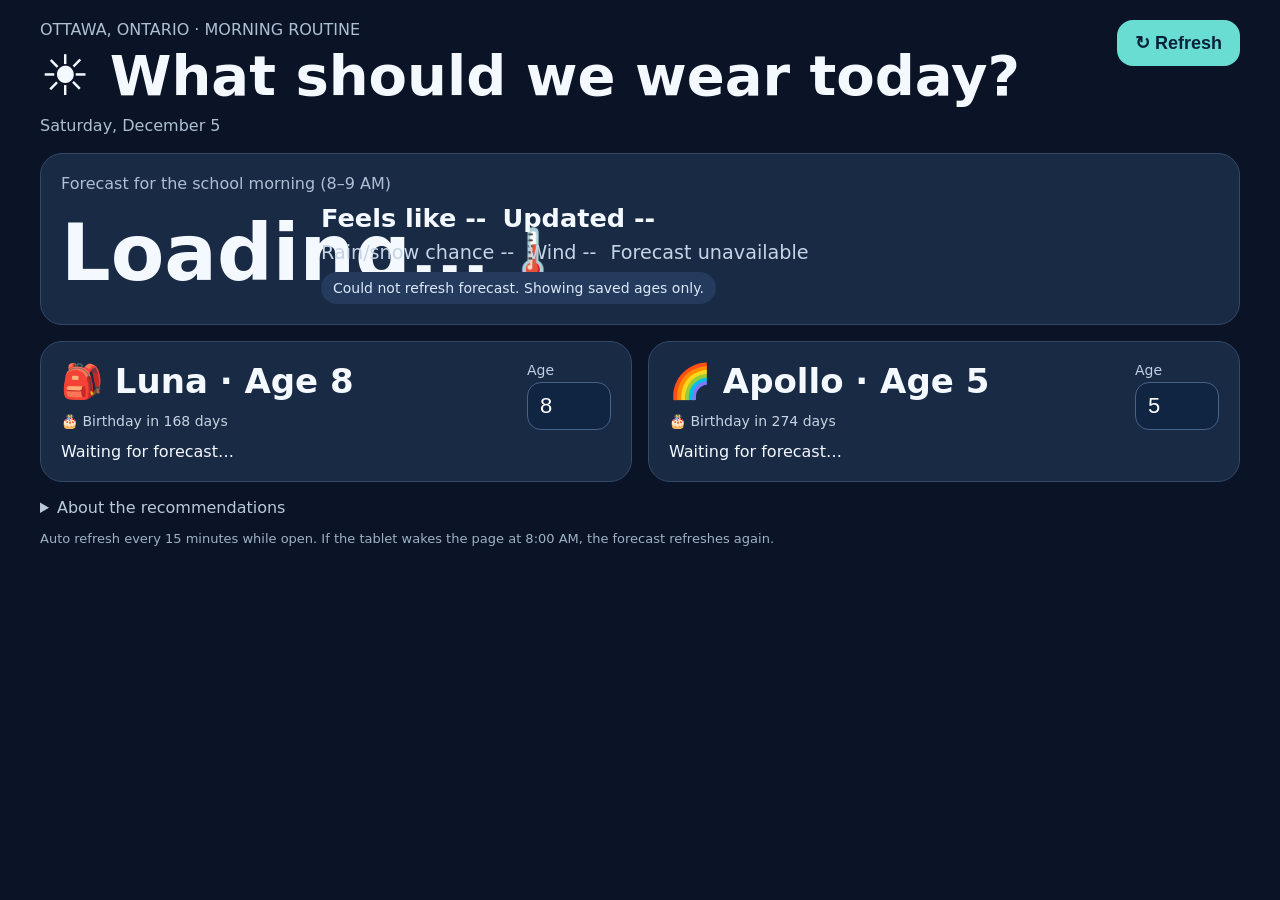
==== kids-weather-panel/index.html @ b4c5deae "Refactor HTML structure and enhance styles Updated styling and layout for improved user experience a" ====
<!DOCTYPE html>
<html lang="en">
<head>
  <meta charset="utf-8">
  <meta name="viewport" content="width=device-width, initial-scale=1">
  <meta name="theme-color" content="#101b31">
  <title>Kids Morning Weather</title>
  <style>
    :root{
      font-family: system-ui,-apple-system,Arial,sans-serif;
      color:#f4f8ff;
      background:#0a1426;
    }
    *{box-sizing:border-box}
    body{
      margin:0;
      padding:20px;
      background:#0a1426;
      color:#f4f8ff;
    }
    main{
      max-width:1200px;
      margin:auto;
    }
    header{
      display:flex;
      justify-content:space-between;
      gap:14px;
      align-items:flex-start;
      flex-wrap:wrap;
    }
    h1{
      font-size:clamp(30px,5vw,56px);
      margin:8px 0 10px;
      line-height:1.05;
    }
    .muted{color:#aebfd4}
    .hero,.kid{
      border-radius:22px;
      padding:20px;
      background:#182a44;
      border:1px solid #344866;
    }
    .hero{margin:18px 0 16px}
    .heroGrid{
      display:grid;
      grid-template-columns: 240px 1fr;
      gap:20px;
      align-items:center;
    }
    .tempBlock{
      display:flex;
      align-items:center;
      gap:14px;
    }
    .big{
      font-size:clamp(48px,7vw,78px);
      font-weight:800;
      line-height:1;
    }
    .tempIcon{
      font-size:48px;
      line-height:1;
    }
    .rightMeta{
      display:flex;
      flex-direction:column;
      gap:8px;
      min-width:0;
    }
    .metaTop{
      display:flex;
      flex-wrap:wrap;
      gap:16px;
      align-items:center;
      font-size:clamp(18px,2vw,26px);
      font-weight:700;
    }
    .metaBottom{
      display:flex;
      flex-wrap:wrap;
      gap:14px;
      align-items:center;
      font-size:clamp(15px,1.5vw,20px);
      color:#c6d4e5;
    }
    .pill{
      display:inline-flex;
      align-items:center;
      gap:8px;
      padding:8px 12px;
      border-radius:999px;
      background:#243b5e;
      color:#dce9f8;
      font-size:14px;
      width:max-content;
    }
    #refresh{
      border:0;
      background:#69ddd1;
      color:#08213b;
      padding:12px 18px;
      border-radius:16px;
      font-size:18px;
      font-weight:700;
      cursor:pointer;
    }
    .grid{
      display:grid;
      grid-template-columns:1fr 1fr;
      gap:16px;
    }
    .kid h2{
      margin:0 0 6px;
      font-size:clamp(22px,3vw,34px);
      line-height:1.15;
    }
    .kidTop{
      display:flex;
      align-items:flex-start;
      justify-content:space-between;
      gap:12px;
      flex-wrap:wrap;
      margin-bottom:10px;
    }
    .kidMeta{
      display:flex;
      flex-direction:column;
      gap:6px;
    }
    .birthday{
      color:#c7d4e2;
      font-size:14px;
    }
    .label{
      display:block;
      font-size:14px;
      color:#bfd0e2;
      margin-bottom:4px;
    }
    .ageInput{
      width:84px;
      padding:10px 12px;
      border-radius:14px;
      border:1px solid #46638a;
      background:#102541;
      color:#fff;
      font-size:22px;
    }
    .outfit{
      display:grid;
      grid-template-columns:1fr 1fr;
      gap:10px;
      margin-top:12px;
    }
    .item{
      background:#2a4568;
      border-radius:14px;
      padding:12px 14px;
      font-size:18px;
      line-height:1.25;
      min-height:58px;
      display:flex;
      align-items:center;
    }
    details{
      margin-top:16px;
      color:#b9c9db;
    }
    footer{
      margin-top:14px;
      color:#9eb1c7;
      font-size:13px;
    }
    @media (max-width: 900px){
      .heroGrid{grid-template-columns:1fr}
      .grid{grid-template-columns:1fr}
    }
    @media (max-width: 640px){
      .outfit{grid-template-columns:1fr}
      .metaTop,.metaBottom{gap:10px}
      .tempBlock{flex-wrap:wrap}
    }
  </style>
</head>
<body>
  <main>
    <header>
      <div>
        <div class="muted">OTTAWA, ONTARIO · MORNING ROUTINE</div>
        <h1>☀️ What should we wear today?</h1>
        <div class="muted" id="date">Getting today's forecast…</div>
      </div>
      <button id="refresh">↻ Refresh</button>
    </header>

    <section class="hero" aria-live="polite">
      <div class="muted" style="margin-bottom:10px;">Forecast for the school morning (8–9 AM)</div>
      <div class="heroGrid">
        <div class="tempBlock">
          <div class="big" id="weather">Loading…</div>
          <div class="tempIcon" id="weatherIcon">🌡️</div>
        </div>
        <div class="rightMeta">
          <div class="metaTop">
            <div id="feelsLike">Feels like --</div>
            <div id="updated">Updated --</div>
          </div>
          <div class="metaBottom">
            <div id="rainChance">Rain/snow chance --</div>
            <div id="windInfo">Wind --</div>
            <div id="summary">Checking forecast…</div>
          </div>
          <div id="status" class="pill">Checking live Ottawa forecast…</div>
        </div>
      </div>
    </section>

    <section class="grid">
      <article class="kid">
        <div class="kidTop">
          <div class="kidMeta">
            <h2 id="name1">🎒 Luna · Age 8</h2>
            <div class="birthday" id="birthday1">Birthday in -- days</div>
          </div>
          <div>
            <label class="label" for="age1">Age</label>
            <input class="ageInput" type="number" min="1" max="17" id="age1" value="8">
          </div>
        </div>
        <div id="outfit1" class="outfit">Waiting for forecast…</div>
      </article>

      <article class="kid">
        <div class="kidTop">
          <div class="kidMeta">
            <h2 id="name2">🌈 Apollo · Age 5</h2>
            <div class="birthday" id="birthday2">Birthday in -- days</div>
          </div>
          <div>
            <label class="label" for="age2">Age</label>
            <input class="ageInput" type="number" min="1" max="17" id="age2" value="5">
          </div>
        </div>
        <div id="outfit2" class="outfit">Waiting for forecast…</div>
      </article>
    </section>

    <details>
      <summary>About the recommendations</summary>
      <p>Suggestions use Ottawa's school-morning forecast (8–9 AM), especially feels-like temperature, precipitation chance, wind, and general weather conditions. They are practical layering suggestions, not medical or safety advice.</p>
      <p>Age settings are saved only on this device. Weather data comes from Open-Meteo.</p>
    </details>

    <footer>
      Auto refresh every 15 minutes while open. If the tablet wakes the page at 8:00 AM, the forecast refreshes again.
    </footer>
  </main>

  <script>
    'use strict';

    const LAT = 45.4215;
    const LON = -75.6972;
    const TZ = 'America/Toronto';

    const kids = [
      { id: 1, name: 'Luna', emoji: '🎒', birth: '2018-05-22', defaultAge: 8 },
      { id: 2, name: 'Apollo', emoji: '🌈', birth: '2021-09-05', defaultAge: 5 }
    ];

    const $ = (id) => document.getElementById(id);

    const dateFmt = new Intl.DateTimeFormat('en-CA', {
      timeZone: TZ,
      year: 'numeric',
      month: '2-digit',
      day: '2-digit'
    });

    function dateParts(d){
      const parts = Object.fromEntries(
        dateFmt.formatToParts(d)
          .filter(x => x.type !== 'literal')
          .map(x => [x.type, x.value])
      );
      return `${parts.year}-${parts.month}-${parts.day}`;
    }

    function formatLongDate(d){
      return new Intl.DateTimeFormat('en-CA', {
        weekday:'long',
        month:'long',
        day:'numeric',
        timeZone: TZ
      }).format(d);
    }

    function formatShortTime(d){
      return new Intl.DateTimeFormat('en-CA', {
        hour:'numeric',
        minute:'2-digit',
        timeZone: TZ
      }).format(d);
    }

    function ageFromBirthday(birthStr){
      const now = new Date();
      const today = new Date(now.toLocaleString('en-US', { timeZone: TZ }));
      const birth = new Date(`${birthStr}T00:00:00`);
      let age = today.getFullYear() - birth.getFullYear();
      const hasHadBirthday =
        (today.getMonth() > birth.getMonth()) ||
        (today.getMonth() === birth.getMonth() && today.getDate() >= birth.getDate());
      if (!hasHadBirthday) age--;
      return age;
    }

    function daysUntilBirthday(birthStr){
      const now = new Date();
      const today = new Date(now.toLocaleString('en-US', { timeZone: TZ }));
      const birth = new Date(`${birthStr}T00:00:00`);
      let next = new Date(today.getFullYear(), birth.getMonth(), birth.getDate());
      if (next < new Date(today.getFullYear(), today.getMonth(), today.getDate())) {
        next = new Date(today.getFullYear() + 1, birth.getMonth(), birth.getDate());
      }
      const start = new Date(today.getFullYear(), today.getMonth(), today.getDate());
      const diff = Math.round((next - start) / (1000 * 60 * 60 * 24));
      return diff;
    }

    function weatherSummary(code){
      const map = {
        0: 'Clear',
        1: 'Mostly clear',
        2: 'Partly cloudy',
        3: 'Cloudy',
        45: 'Foggy',
        48: 'Foggy',
        51: 'Light drizzle',
        53: 'Drizzle',
        55: 'Heavy drizzle',
        56: 'Freezing drizzle',
        57: 'Freezing drizzle',
        61: 'Light rain',
        63: 'Rain',
        65: 'Heavy rain',
        66: 'Freezing rain',
        67: 'Freezing rain',
        71: 'Light snow',
        73: 'Snow',
        75: 'Heavy snow',
        77: 'Snow grains',
        80: 'Rain showers',
        81: 'Rain showers',
        82: 'Heavy rain showers',
        85: 'Snow showers',
        86: 'Heavy snow showers',
        95: 'Thunderstorm',
        96: 'Thunderstorm / hail',
        99: 'Thunderstorm / hail'
      };
      return map[code] || 'Weather';
    }

    function weatherIcon(code){
      if ([71,73,75,77,85,86].includes(code)) return '❄️';
      if ([61,63,65,80,81,82,51,53,55,56,57,66,67].includes(code)) return '🌧️';
      if ([95,96,99].includes(code)) return '⛈️';
      if ([45,48].includes(code)) return '🌫️';
      if ([1,2,3].includes(code)) return '⛅';
      if (code === 0) return '☀️';
      return '🌡️';
    }

    function recommendations(feels, rain, wind, code, age){
      const snowing = [71,73,75,77,85,86].includes(code);
      let items = [];

      if (feels <= -15) {
        items = [
          '🧦 Thermal base layer',
          '👕 Warm fleece or sweater',
          '🧥 Insulated winter coat',
          '👖 Snow pants / insulated pants',
          '🥾 Insulated winter boots',
          '🧤 Warm mittens',
          '🧢 Warm hat',
          '🧣 Neck warmer'
        ];
      } else if (feels <= -5) {
        items = [
          '👕 Long-sleeve base layer',
          '🧶 Warm sweater or fleece',
          '🧥 Winter coat',
          '👖 Warm pants',
          '🥾 Warm waterproof boots',
          '🧤 Mittens',
          '🧢 Warm hat'
        ];
      } else if (feels <= 3) {
        items = [
          '👕 Long sleeves',
          '🧶 Sweater or fleece',
          '🧥 Warm jacket',
          '👖 Long pants',
          '👟 Closed shoes or boots',
          '🧢 Light hat if needed'
        ];
      } else if (feels <= 10) {
        items = [
          '👕 Long sleeves or tee',
          '🧥 Light jacket or hoodie',
          '👖 Long pants',
          '👟 Sneakers',
          '🧢 Optional light hat'
        ];
      } else if (feels <= 18) {
        items = [
          '👕 T-shirt',
          '🧥 Hoodie or light layer',
          '👖 Pants or leggings',
          '👟 Sneakers'
        ];
      } else {
        items = [
          '👕 T-shirt',
          '🩳 Shorts or light pants',
          '👟 Sneakers or sandals',
          '🧴 Sunscreen / hat if sunny'
        ];
      }

      if (rain >= 40 || [61,63,65,80,81,82].includes(code)) {
        items.push('☔ Rain jacket');
        items.push('👢 Waterproof shoes / boots');
      }

      if (snowing) {
        items.push('❄️ Snow-ready outer layer');
      }

      if (wind >= 25) {
        items.push('🌬️ Wind-resistant outer layer');
      }

      if (age <= 4 && feels <= 5) {
        items.push('🧣 Extra layer for younger child');
      }

      return [...new Set(items)];
    }

    let forecastData = null;

    function renderBirthdays(){
      kids.forEach(kid => {
        const countdown = daysUntilBirthday(kid.birth);
        const computedAge = ageFromBirthday(kid.birth);
        const ageInput = $('age' + kid.id);

        if (!ageInput.dataset.userEdited) {
          ageInput.value = computedAge;
        }

        $('name' + kid.id).textContent = `${kid.emoji} ${kid.name} · Age ${ageInput.value}`;
        $('birthday' + kid.id).textContent =
          countdown === 0 ? '🎂 Birthday is today!' : `🎂 Birthday in ${countdown} day${countdown === 1 ? '' : 's'}`;
      });
    }

    function renderOutfits(){
      if (!forecastData) return;

      kids.forEach(kid => {
        const age = Math.max(1, Math.min(17, Number($('age' + kid.id).value) || kid.defaultAge));
        $('name' + kid.id).textContent = `${kid.emoji} ${kid.name} · Age ${age}`;

        const items = recommendations(
          forecastData.feels,
          forecastData.rain,
          forecastData.wind,
          forecastData.code,
          age
        );

        const box = $('outfit' + kid.id);
        box.innerHTML = '';
        items.forEach(text => {
          const div = document.createElement('div');
          div.className = 'item';
          div.textContent = text;
          box.appendChild(div);
        });
      });
    }

    function renderAll(){
      renderBirthdays();
      renderOutfits();
    }

    kids.forEach(kid => {
      const input = $('age' + kid.id);
      const saved = Number(localStorage.getItem('kids-age-' + kid.id));
      if (saved >= 1 && saved <= 17) {
        input.value = saved;
        input.dataset.userEdited = '1';
      }
      input.addEventListener('input', () => {
        const age = Math.max(1, Math.min(17, Number(input.value) || kid.defaultAge));
        localStorage.setItem('kids-age-' + kid.id, String(age));
        input.dataset.userEdited = '1';
        renderAll();
      });
    });

    async function loadWeather(){
      $('date').textContent = formatLongDate(new Date());
      $('status').textContent = 'Checking live Ottawa forecast…';

      const url =
        'https://api.open-meteo.com/v1/forecast' +
        '?latitude=' + LAT +
        '&longitude=' + LON +
        '&hourly=temperature_2m,apparent_temperature,precipitation_probability,wind_speed_10m,weather_code' +
        '&timezone=America%2FToronto&forecast_days=2';

      try {
        const ctrl = new AbortController();
        const timeout = setTimeout(() => ctrl.abort(), 15000);

        const res = await fetch(url, { signal: ctrl.signal });
        clearTimeout(timeout);

        if (!res.ok) throw new Error('Forecast request failed');

        const json = await res.json();

        const times = json.hourly.time;
        const temps = json.hourly.temperature_2m;
        const feels = json.hourly.apparent_temperature;
        const rain = json.hourly.precipitation_probability;
        const wind = json.hourly.wind_speed_10m;
        const codes = json.hourly.weather_code;

        const today = dateParts(new Date());
        const candidates = [];

        for (let i = 0; i < times.length; i++) {
          if (!times[i].startsWith(today)) continue;
          const hour = Number(times[i].slice(11, 13));
          if (hour >= 8 && hour <= 9) {
            candidates.push({
              temp: temps[i],
              feels: feels[i],
              rain: rain[i],
              wind: wind[i],
              code: codes[i]
            });
          }
        }

        const chosen = candidates[0] || {
          temp: temps[0],
          feels: feels[0],
          rain: rain[0],
          wind: wind[0],
          code: codes[0]
        };

        forecastData = chosen;

        $('weather').textContent = `${Math.round(chosen.temp)}°C`;
        $('weatherIcon').textContent = weatherIcon(chosen.code);
        $('feelsLike').textContent = `Feels like ${Math.round(chosen.feels)}°C`;
        $('updated').textContent = `Updated ${formatShortTime(new Date())}`;
        $('rainChance').textContent = `Rain/snow chance ${Math.round(chosen.rain)}%`;
        $('windInfo').textContent = `Wind ${Math.round(chosen.wind)} km/h`;
        $('summary').textContent = weatherSummary(chosen.code);
        $('status').textContent = 'Live forecast loaded';

        renderAll();
      } catch (err) {
        $('status').textContent = 'Could not refresh forecast. Showing saved ages only.';
        $('summary').textContent = 'Forecast unavailable';
      }
    }

    $('refresh').addEventListener('click', loadWeather);
    document.addEventListener('visibilitychange', () => {
      if (!document.hidden) loadWeather();
    });

    setInterval(loadWeather, 15 * 60 * 1000);

    renderBirthdays();
    loadWeather();
  </script>
</body>
</html>
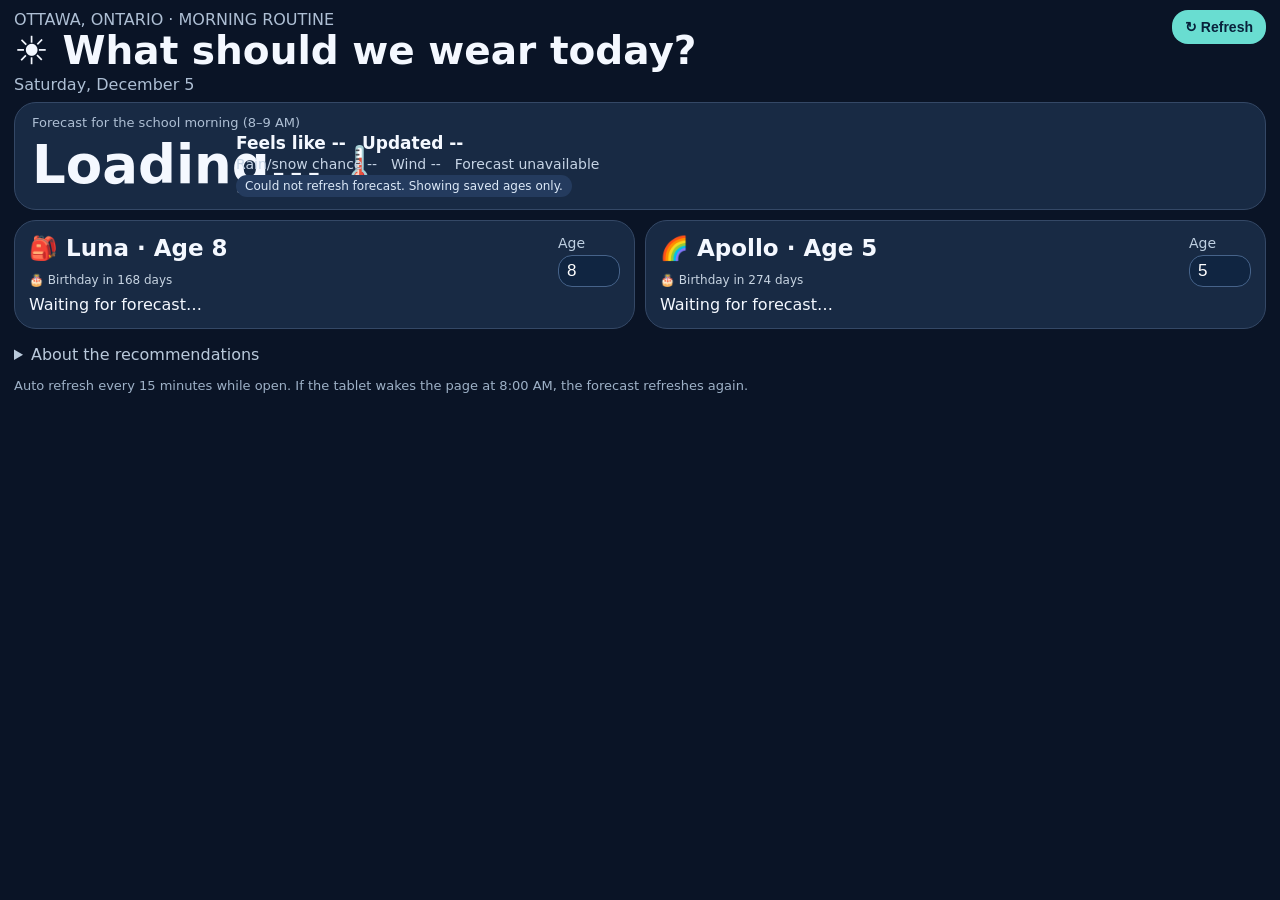
==== commit 54f2046d: "Draw illustrated clothing cards optimized for kids Fire tablet landscape" ====
--- a/kids-weather-panel/index.html
+++ b/kids-weather-panel/index.html
@@ -4,7 +4,7 @@
   <meta charset="utf-8">
   <meta name="viewport" content="width=device-width, initial-scale=1">
   <meta name="theme-color" content="#101b31">
-  <title>Kids Morning Weather</title>
+  <title>Kids Morning Weather · Illustrated Wardrobe</title>
   <style>
     :root{
       font-family: system-ui,-apple-system,Arial,sans-serif;
@@ -163,6 +163,52 @@
       display:flex;
       align-items:center;
     }
+
+    /* Illustrated wardrobe cards optimized for Fire HD landscape */
+    .outfit{gap:8px;margin-top:8px}
+    .item{display:grid;grid-template-columns:76px minmax(0,1fr);gap:10px;
+      align-items:center;min-height:80px;padding:6px 9px;border-radius:14px;
+      background:#254260;border:1px solid rgba(187,216,243,.12)}
+    .garment-visual{height:68px;width:70px;border-radius:12px;
+      display:flex;align-items:center;justify-content:center;
+      background:linear-gradient(145deg,#f5f3e9,#dce9ec);
+      box-shadow:inset 0 -2px 5px rgba(20,44,64,.13)}
+    .garment-art{height:64px;width:64px;display:block;overflow:visible}
+    .garment-label{font-size:15px;font-weight:700;line-height:1.2;color:#f6faff}
+    .kid{padding:14px}
+    .kidTop{margin-bottom:5px}
+    @media (max-width: 900px){
+      .grid{grid-template-columns:1fr 1fr}
+      .heroGrid{grid-template-columns:210px 1fr}
+    }
+    @media (max-width: 750px){
+      .grid{grid-template-columns:1fr}
+      .heroGrid{grid-template-columns:1fr}
+      .outfit{grid-template-columns:1fr 1fr}
+    }
+    @media (max-width: 540px){
+      .outfit{grid-template-columns:1fr}
+    }
+    @media (min-width:760px) and (orientation:landscape){
+      body{padding:10px 14px}
+      main{max-width:1450px}
+      header h1{font-size:clamp(26px,3.2vw,39px);margin:2px 0 3px}
+      .hero{margin:8px 0 10px;padding:12px 17px}
+      .heroGrid{grid-template-columns:190px 1fr;gap:14px}
+      .hero .muted[style]{margin-bottom:3px!important;font-size:13px}
+      .big{font-size:53px}
+      .tempIcon{font-size:36px}
+      .rightMeta{gap:3px}
+      .metaTop{font-size:17px}
+      .metaBottom{font-size:14px}
+      .pill{font-size:12px;padding:4px 9px}
+      .grid{gap:10px}
+      .kid h2{font-size:23px}
+      .birthday{font-size:12px}
+      .ageInput{font-size:17px;width:62px;padding:5px 8px}
+      .item{min-height:77px}
+      #refresh{padding:9px 13px;font-size:14px}
+    }
     details{
       margin-top:16px;
       color:#b9c9db;
@@ -184,6 +230,124 @@
   </style>
 </head>
 <body>
+
+<!-- Illustrated wardrobe: local SVG artwork (no external image downloads) -->
+<svg xmlns="http://www.w3.org/2000/svg" width="0" height="0" aria-hidden="true" style="position:absolute;overflow:hidden">
+<defs>
+<symbol id="wear-tshirt" viewBox="0 0 120 120">
+ <path d="M37 20L49 13Q60 24 71 13L83 20 107 43 91 59 79 48 79 104H41V48L29 59 13 43Z" fill="#F8C65C" stroke="#9D6234" stroke-width="3.5" stroke-linejoin="round"/>
+ <path d="M49 14Q60 31 71 14" fill="none" stroke="#A16333" stroke-width="4"/><path d="M42 40L42 101M78 40L78 101" stroke="#FFF1C9" stroke-width="3" opacity=".6"/>
+ <path d="M49 89Q60 93 72 89" fill="none" stroke="#E89D36" stroke-width="3"/>
+</symbol>
+<symbol id="wear-longshirt" viewBox="0 0 120 120">
+ <path d="M40 19L50 14Q60 24 70 14L80 19 109 68 89 80 79 58V104H41V58L31 80 11 68Z" fill="#9BCCF1" stroke="#417EB4" stroke-width="3.5" stroke-linejoin="round"/>
+ <path d="M49 14Q60 29 71 14M41 98H79M14 70L32 81M88 81L106 70" fill="none" stroke="#4075A7" stroke-width="3.5"/>
+ <path d="M50 41L49 87M71 41L72 87" stroke="#E6F7FF" stroke-width="3" opacity=".65"/>
+</symbol>
+<symbol id="wear-thermal" viewBox="0 0 120 120">
+ <path d="M40 20L50 13Q60 21 70 13L80 20 108 72 89 83 79 57 79 104H41V57L31 83 12 72Z" fill="#D9B3F8" stroke="#7553AB" stroke-width="3.5" stroke-linejoin="round"/>
+ <path d="M40 95H80M50 13Q60 27 70 13" fill="none" stroke="#8256B4" stroke-width="3"/><path d="M49 36V93M60 34V93M71 36V93" stroke="#F4E6FF" stroke-width="3" opacity=".7"/>
+</symbol>
+<symbol id="wear-sweater" viewBox="0 0 120 120">
+ <path d="M38 18L50 13Q60 24 70 13L82 18 108 72 88 82 80 59V104H40V59L32 82 12 72Z" fill="#EC7CA5" stroke="#9B3868" stroke-width="3.5" stroke-linejoin="round"/>
+ <path d="M49 14Q60 30 71 14" fill="none" stroke="#FBD6E8" stroke-width="5"/>
+ <path d="M42 92H78M14 72L33 82M87 82L106 72" stroke="#A64876" stroke-width="6"/>
+ <path d="M50 40L55 48 50 56 55 64 50 72 55 80M70 40L65 48 70 56 65 64 70 72 65 80M60 42V86" fill="none" stroke="#FAD5E7" stroke-width="3"/>
+</symbol>
+<symbol id="wear-hoodie" viewBox="0 0 120 120">
+ <path d="M40 30Q38 10 60 8Q82 10 80 30" fill="#4DBCB0" stroke="#227E79" stroke-width="4"/>
+ <path d="M40 31L47 28 73 28 80 31 108 77 89 86 80 65V105H40V65L31 86 12 77Z" fill="#55C8BB" stroke="#227E79" stroke-width="3.5" stroke-linejoin="round"/>
+ <path d="M47 29Q60 53 73 29" fill="#D4FFF5" stroke="#217D78" stroke-width="3"/><path d="M55 48V69M65 48V69" stroke="#FFFFD7" stroke-width="3"/>
+ <path d="M48 82Q60 75 72 82L72 98H48Z" fill="#35A89D" stroke="#227E79" stroke-width="2"/>
+</symbol>
+<symbol id="wear-jacket" viewBox="0 0 120 120">
+ <path d="M40 19L50 15 70 15 80 19 108 72 89 83 80 58V105H40V58L31 83 12 72Z" fill="#F49D59" stroke="#A95435" stroke-width="3.5" stroke-linejoin="round"/>
+ <path d="M50 15L60 40 70 15M60 41V105" fill="none" stroke="#7E503B" stroke-width="4"/>
+ <path d="M45 54H54M66 54H75M45 82H54M66 82H75" stroke="#FDE6B8" stroke-width="3.5" stroke-linecap="round"/>
+ <path d="M41 97H79M14 72L32 82M88 82L106 72" stroke="#BD683D" stroke-width="5"/>
+</symbol>
+<symbol id="wear-parka" viewBox="0 0 120 120">
+ <path d="M36 28Q33 6 60 7Q87 6 84 28L78 36 42 36Z" fill="#F9DAA7" stroke="#BF8D53" stroke-width="4"/>
+ <path d="M40 29L50 30H70L80 29 108 72 89 84 80 67V108H40V67L31 84 12 72Z" fill="#668FD8" stroke="#355994" stroke-width="3.5" stroke-linejoin="round"/>
+ <path d="M43 35Q60 45 77 35M60 35V107" fill="none" stroke="#E5F0FF" stroke-width="4"/>
+ <path d="M40 54H80M40 73H80M41 92H79" stroke="#3B66B0" stroke-width="4"/>
+ <path d="M47 77H54M66 77H73" stroke="#F8D69D" stroke-width="4"/>
+ <path d="M14 75L31 85M89 85L106 75" stroke="#3A619E" stroke-width="6"/>
+</symbol>
+<symbol id="wear-raincoat" viewBox="0 0 120 120">
+ <path d="M37 30Q35 8 60 7Q85 8 83 30L76 36H44Z" fill="#FBD65F" stroke="#BA8A1D" stroke-width="3"/>
+ <path d="M40 29L48 34 72 34 80 29 107 73 89 84 80 61 85 109H35L40 61 31 84 13 73Z" fill="#FFD84D" stroke="#B98C17" stroke-width="3.5" stroke-linejoin="round"/>
+ <path d="M59 38V109M37 93H83" stroke="#C79718" stroke-width="3"/>
+ <path d="M45 70H52M68 70H75" stroke="#FFF2B7" stroke-width="5" stroke-linecap="round"/>
+</symbol>
+<symbol id="wear-windbreaker" viewBox="0 0 120 120">
+ <path d="M40 20L50 14H70L80 20 109 70 89 82 79 60V102H41V60L31 82 11 70Z" fill="#89DD85" stroke="#347E56" stroke-width="3.5" stroke-linejoin="round"/>
+ <path d="M60 19V101M43 56H53M67 56H77" stroke="#F7FFF4" stroke-width="3.5"/><path d="M41 89H79" stroke="#3C9868" stroke-width="5"/>
+ <path d="M42 19L60 38 78 19" fill="none" stroke="#367D56" stroke-width="3"/>
+</symbol>
+<symbol id="wear-pants" viewBox="0 0 120 120">
+ <path d="M33 12H87L84 57 79 108H61L60 63 58 108H39L36 57Z" fill="#5B91D0" stroke="#31557C" stroke-width="3.5" stroke-linejoin="round"/>
+ <path d="M34 26H86M40 38L49 48M80 38L71 48M58 27L60 64M41 101H57M64 101H78" stroke="#294E76" stroke-width="3" fill="none"/>
+ <path d="M47 15H73" stroke="#B5D8F5" stroke-width="3" opacity=".7"/>
+</symbol>
+<symbol id="wear-snowpants" viewBox="0 0 120 120">
+ <path d="M32 13H88L85 65 80 109H60L59 63 57 109H38L35 64Z" fill="#AF91D9" stroke="#70569B" stroke-width="3.5" stroke-linejoin="round"/>
+ <path d="M34 26H86M38 53H56M64 53H83M59 27V64M39 97H56M63 97H79" stroke="#E6D9F6" stroke-width="4" fill="none"/>
+ <path d="M42 65V88M76 65V88" stroke="#866AB5" stroke-width="3" stroke-dasharray="5 4"/>
+</symbol>
+<symbol id="wear-shoes" viewBox="0 0 120 120">
+ <path d="M14 59Q21 55 29 59L43 74Q53 81 63 81Q71 86 64 99H12Q7 94 12 84Z" fill="#5EC5C3" stroke="#2E7185" stroke-width="3.5" stroke-linejoin="round"/>
+ <path d="M58 39Q69 35 77 40L89 55Q100 61 110 62Q118 67 112 79H61Q56 75 58 65Z" fill="#7AAFF2" stroke="#3F69A3" stroke-width="3.5" stroke-linejoin="round"/>
+ <path d="M13 91H65M61 72H112" stroke="#F5FFFE" stroke-width="6"/><path d="M26 65L37 72M23 72L34 79M73 45L85 54M70 53L82 61" stroke="#F5FFFE" stroke-width="3"/>
+</symbol>
+<symbol id="wear-boots" viewBox="0 0 120 120">
+ <path d="M28 16H59L58 67Q61 75 69 79L73 100H17L20 79 25 67Z" fill="#E5A96A" stroke="#855638" stroke-width="3.5" stroke-linejoin="round"/>
+ <path d="M70 16H95L94 66Q98 74 106 79L110 100H63L66 78 68 67Z" fill="#C28C61" stroke="#82563B" stroke-width="3.5" stroke-linejoin="round"/>
+ <path d="M21 87H70M65 87H108M28 30H58M71 30H94" stroke="#F8E3BA" stroke-width="6"/>
+ <path d="M28 49H58M70 49H95" stroke="#A26D45" stroke-width="3"/>
+</symbol>
+<symbol id="wear-hat" viewBox="0 0 120 120">
+ <circle cx="60" cy="19" r="12" fill="#F0B7D5" stroke="#A34C87" stroke-width="3"/>
+ <path d="M24 81Q24 31 60 31Q96 31 96 81Z" fill="#E78BBE" stroke="#A34885" stroke-width="4"/>
+ <path d="M19 77Q60 72 101 77V95Q60 99 19 95Z" fill="#C86CA6" stroke="#8F4176" stroke-width="4"/>
+ <path d="M43 42V73M60 39V72M77 42V73M30 84H89" stroke="#F5D2EA" stroke-width="3" stroke-linecap="round"/>
+</symbol>
+<symbol id="wear-mittens" viewBox="0 0 120 120">
+ <path d="M20 49Q17 30 29 25Q39 21 46 31L53 19Q62 12 69 21L75 33 63 81 39 84Z" fill="#FA9C90" stroke="#AE514D" stroke-width="3.5" stroke-linejoin="round"/>
+ <path d="M71 54Q69 36 81 29Q94 23 101 35L107 55 98 89 74 88Z" fill="#E87685" stroke="#9F4865" stroke-width="3.5" stroke-linejoin="round"/>
+ <path d="M36 80L63 78M73 85L99 85" stroke="#FFE2C9" stroke-width="8" stroke-linecap="round"/>
+ <path d="M41 45L34 62M89 45L84 66" stroke="#FCE4DE" stroke-width="3"/>
+</symbol>
+<symbol id="wear-scarf" viewBox="0 0 120 120">
+ <path d="M33 26Q60 11 87 26Q96 42 86 51L74 57 73 104H47L46 58Q22 53 26 38Z" fill="#F3AD5A" stroke="#A96B30" stroke-width="3.5" stroke-linejoin="round"/>
+ <path d="M29 33Q60 44 89 33M40 53Q62 68 82 53M48 81H73M48 94H73" stroke="#D68A41" stroke-width="5"/>
+ <path d="M48 104V113M57 104V113M67 104V113M74 104V113" stroke="#A96B30" stroke-width="3" stroke-linecap="round"/>
+</symbol>
+<symbol id="wear-shorts" viewBox="0 0 120 120">
+ <path d="M29 21H91L87 81H61L60 52 59 81H33Z" fill="#F1B167" stroke="#A8713E" stroke-width="3.5" stroke-linejoin="round"/>
+ <path d="M30 33H90M33 73H59M61 73H87M59 34L60 53" stroke="#FEE1A7" stroke-width="3.5"/>
+ <path d="M40 41L50 50M81 41L70 50" stroke="#B98443" stroke-width="3"/>
+</symbol>
+<symbol id="wear-sunhat" viewBox="0 0 120 120">
+ <path d="M30 71Q28 28 60 27Q92 28 90 71" fill="#F7CF75" stroke="#B88C43" stroke-width="3.5"/>
+ <path d="M14 75Q60 55 106 75Q118 89 97 92H23Q4 90 14 75Z" fill="#FFE5A7" stroke="#B88C43" stroke-width="3.5"/>
+ <path d="M30 63Q60 74 90 63" stroke="#66ACA0" stroke-width="8" fill="none"/>
+ <circle cx="60" cy="18" r="5" fill="#F6CE75"/>
+</symbol>
+<symbol id="wear-sunscreen" viewBox="0 0 120 120">
+ <path d="M48 20H72V32H48Z" fill="#F3E7D0" stroke="#7B9EA6" stroke-width="3"/>
+ <path d="M43 32H77L83 99Q60 106 37 99Z" fill="#FFF4DB" stroke="#7B9EA6" stroke-width="4" stroke-linejoin="round"/>
+ <path d="M39 53H81V84H39Z" fill="#FAD16F"/><circle cx="60" cy="68" r="10" fill="#F3A94D"/>
+ <path d="M60 53V48M60 88V85M42 68H48M72 68H79M49 58L53 62M67 74L71 78" stroke="#F3A94D" stroke-width="3"/>
+</symbol>
+<symbol id="wear-sandals" viewBox="0 0 120 120">
+ <path d="M16 63Q23 49 43 57Q60 66 55 92Q35 108 17 96Z" fill="#D1A27A" stroke="#896146" stroke-width="3"/>
+ <path d="M61 47Q78 35 100 51Q113 66 102 87Q87 97 66 85Z" fill="#D1A27A" stroke="#896146" stroke-width="3"/>
+ <path d="M18 78Q38 65 55 77M65 65Q82 50 106 66" stroke="#76C4B8" stroke-width="9" fill="none"/>
+ <path d="M22 90Q36 81 51 88M69 77Q85 69 101 76" stroke="#3A918A" stroke-width="6"/>
+</symbol>
+</defs></svg>
+
   <main>
     <header>
       <div>
@@ -469,6 +633,32 @@
       });
     }
 
+
+    // Match each recommended garment with an illustrated paper-doll style drawing.
+    function garmentIllustration(title){
+      const t=title.toLowerCase();
+      if(t.includes('sunscreen')) return 'sunscreen';
+      if(t.includes('snow pants')||t.includes('insulated pants')) return 'snowpants';
+      if(t.includes('pants')||t.includes('leggings')) return 'pants';
+      if(t.includes('shorts')) return 'shorts';
+      if(t.includes('mittens')||t.includes('gloves')) return 'mittens';
+      if(t.includes('neck warmer')||t.includes('scarf')) return 'scarf';
+      if(t.includes('hat')) return t.includes('sun')?'sunhat':'hat';
+      if(t.includes('water bottle')) return 'sunscreen';
+      if(t.includes('boots')||t.includes('boot')) return 'boots';
+      if(t.includes('sandal')) return 'sandals';
+      if(t.includes('shoe')||t.includes('sneaker')) return 'shoes';
+      if(t.includes('rain')) return 'raincoat';
+      if(t.includes('wind-resistant')) return 'windbreaker';
+      if(t.includes('winter coat')||t.includes('snow-ready')||t.includes('insulated winter')) return 'parka';
+      if(t.includes('jacket')||t.includes('coat')) return 'jacket';
+      if(t.includes('hoodie')) return 'hoodie';
+      if(t.includes('fleece')||t.includes('sweater')||t.includes('extra layer')) return 'sweater';
+      if(t.includes('base layer')||t.includes('thermal')) return 'thermal';
+      if(t.includes('long sleeve')) return 'longshirt';
+      return 'tshirt';
+    }
+
     function renderOutfits(){
       if (!forecastData) return;
 
@@ -487,10 +677,29 @@
         const box = $('outfit' + kid.id);
         box.innerHTML = '';
         items.forEach(text => {
-          const div = document.createElement('div');
-          div.className = 'item';
-          div.textContent = text;
-          box.appendChild(div);
+          const label = text.replace(/^[^A-Za-z0-9]+/, '').trim();
+          const artId = garmentIllustration(label);
+          const card = document.createElement('div');
+          card.className = 'item';
+          const visual = document.createElement('div');
+          visual.className = 'garment-visual';
+          const svgNS = 'http://www.w3.org/2000/svg';
+          const drawing = document.createElementNS(svgNS, 'svg');
+          drawing.setAttribute('viewBox', '0 0 120 120');
+          drawing.setAttribute('class', 'garment-art');
+          drawing.setAttribute('role', 'img');
+          drawing.setAttribute('aria-label', label);
+          const use = document.createElementNS(svgNS, 'use');
+          use.setAttribute('href', '#wear-' + artId);
+          use.setAttributeNS('http://www.w3.org/1999/xlink', 'xlink:href', '#wear-' + artId);
+          drawing.appendChild(use);
+          visual.appendChild(drawing);
+          const textNode = document.createElement('span');
+          textNode.className = 'garment-label';
+          textNode.textContent = label;
+          card.appendChild(visual);
+          card.appendChild(textNode);
+          box.appendChild(card);
         });
       });
     }
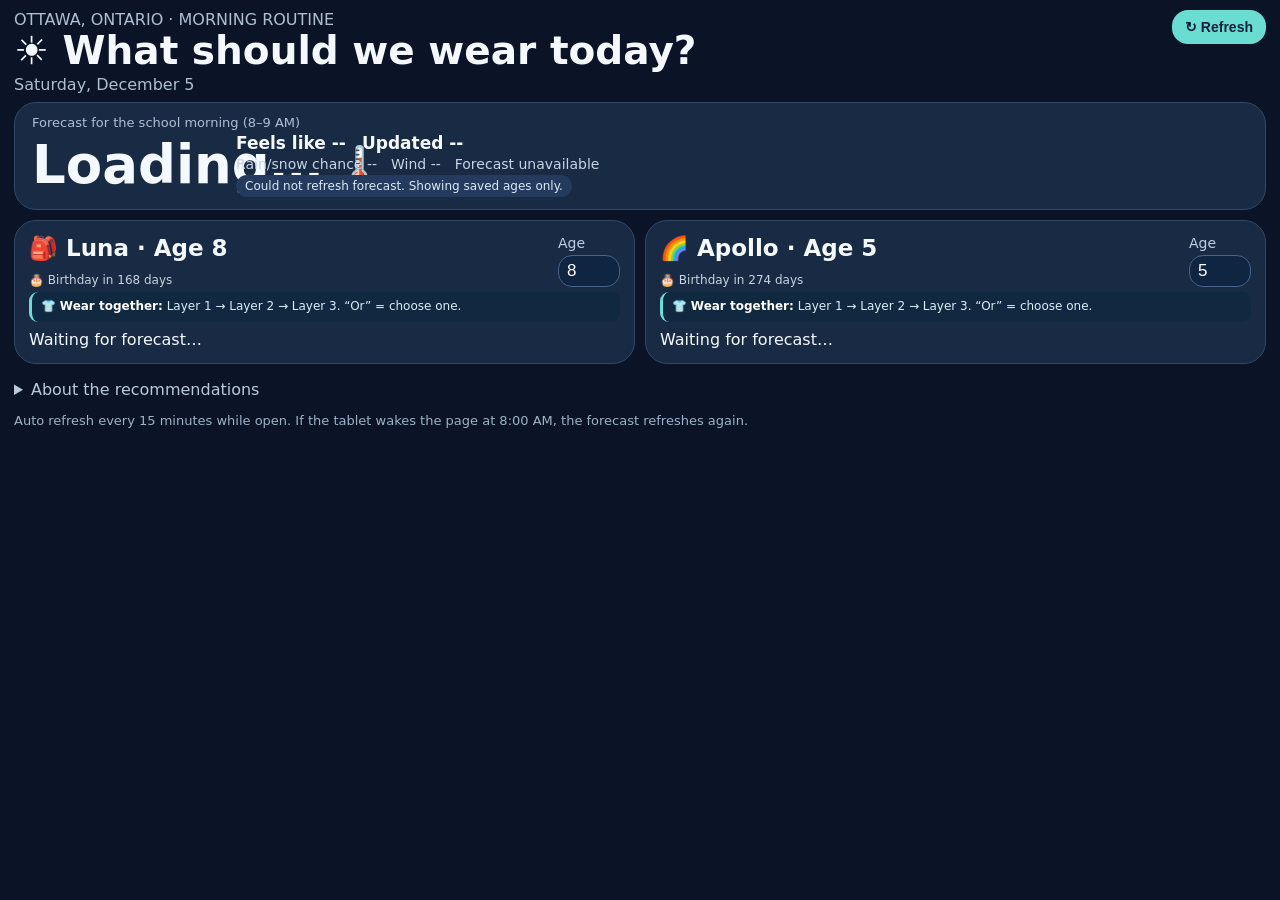
==== commit a84cdfa8: "Use dark illustrated wardrobe cards and explain clothing layers clearly" ====
--- a/kids-weather-panel/index.html
+++ b/kids-weather-panel/index.html
@@ -4,7 +4,7 @@
   <meta charset="utf-8">
   <meta name="viewport" content="width=device-width, initial-scale=1">
   <meta name="theme-color" content="#101b31">
-  <title>Kids Morning Weather · Illustrated Wardrobe</title>
+  <title>Kids Morning Weather · Layered Outfits</title>
   <style>
     :root{
       font-family: system-ui,-apple-system,Arial,sans-serif;
@@ -166,15 +166,22 @@
 
     /* Illustrated wardrobe cards optimized for Fire HD landscape */
     .outfit{gap:8px;margin-top:8px}
-    .item{display:grid;grid-template-columns:76px minmax(0,1fr);gap:10px;
+    .item{display:grid;grid-template-columns:72px minmax(0,1fr);gap:10px;
       align-items:center;min-height:80px;padding:6px 9px;border-radius:14px;
       background:#254260;border:1px solid rgba(187,216,243,.12)}
-    .garment-visual{height:68px;width:70px;border-radius:12px;
+    .garment-visual{height:72px;width:72px;border-radius:0;
       display:flex;align-items:center;justify-content:center;
-      background:linear-gradient(145deg,#f5f3e9,#dce9ec);
-      box-shadow:inset 0 -2px 5px rgba(20,44,64,.13)}
-    .garment-art{height:64px;width:64px;display:block;overflow:visible}
-    .garment-label{font-size:15px;font-weight:700;line-height:1.2;color:#f6faff}
+      background:transparent;box-shadow:none;flex-shrink:0}
+    .garment-art{height:76px;width:76px;display:block;overflow:visible;
+      filter:drop-shadow(0 2px 2px rgba(0,0,0,.3))}
+    .garment-text{display:flex;flex-direction:column;justify-content:center;gap:4px;min-width:0}
+    .garment-label{font-size:15px;font-weight:700;line-height:1.18;color:#f6faff}
+    .wear-role{font-size:11px;letter-spacing:.07em;font-weight:800;
+      text-transform:uppercase;color:#9debdc}
+    .layer-instructions{margin:1px 0 7px;padding:7px 9px;border-radius:9px;
+      background:#102941;border-left:3px solid #68ded4;
+      color:#dbeef6;font-size:12px;line-height:1.3}
+    .layer-instructions b{color:#ffffff}
     .kid{padding:14px}
     .kidTop{margin-bottom:5px}
     @media (max-width: 900px){
@@ -218,7 +225,7 @@
       color:#9eb1c7;
       font-size:13px;
     }
-    @media (max-width: 900px){
+    @media (max-width: 750px){
       .heroGrid{grid-template-columns:1fr}
       .grid{grid-template-columns:1fr}
     }
@@ -392,6 +399,7 @@
             <input class="ageInput" type="number" min="1" max="17" id="age1" value="8">
           </div>
         </div>
+        <div class="layer-instructions">👕 <b>Wear together:</b> Layer 1 → Layer 2 → Layer 3. “Or” = choose one.</div>
         <div id="outfit1" class="outfit">Waiting for forecast…</div>
       </article>
 
@@ -406,6 +414,7 @@
             <input class="ageInput" type="number" min="1" max="17" id="age2" value="5">
           </div>
         </div>
+        <div class="layer-instructions">👕 <b>Wear together:</b> Layer 1 → Layer 2 → Layer 3. “Or” = choose one.</div>
         <div id="outfit2" class="outfit">Waiting for forecast…</div>
       </article>
     </section>
@@ -659,6 +668,20 @@
       return 'tshirt';
     }
 
+    function clothingRole(label){
+      const t = label.toLowerCase();
+      if(t.includes('if needed') || t.includes('optional') || t.includes('sunscreen')) return 'Optional / outdoors';
+      if(t.includes('shoe')||t.includes('boot')||t.includes('sneaker')||t.includes('sandal')) return 'Footwear — choose one';
+      if(t.includes('pants')||t.includes('shorts')||t.includes('legging')) return 'Bottoms';
+      if(t.includes('hat')||t.includes('glove')||t.includes('mittens')||t.includes('scarf')||t.includes('neck warmer')) return 'Accessories';
+      if(t.includes('rain jacket') || t.includes('wind-resistant') || t.includes('winter coat') ||
+         t.includes('warm jacket') || t.includes('light jacket') ||
+         t.includes('insulated winter coat') || t.includes('snow-ready')) return 'Layer 3 · Outer';
+      if(t.includes('sweater')||t.includes('fleece')||t.includes('hoodie')||t.includes('extra layer')) return 'Layer 2 · Middle';
+      if(t.includes('thermal')||t.includes('base layer')||t.includes('long sleeve')||t.includes('t-shirt')) return 'Layer 1 · Base';
+      return 'Extra for the weather';
+    }
+
     function renderOutfits(){
       if (!forecastData) return;
 
@@ -694,11 +717,18 @@
           use.setAttributeNS('http://www.w3.org/1999/xlink', 'xlink:href', '#wear-' + artId);
           drawing.appendChild(use);
           visual.appendChild(drawing);
+          const textWrap = document.createElement('div');
+          textWrap.className = 'garment-text';
+          const role = document.createElement('span');
+          role.className = 'wear-role';
+          role.textContent = clothingRole(label);
           const textNode = document.createElement('span');
           textNode.className = 'garment-label';
           textNode.textContent = label;
+          textWrap.appendChild(role);
+          textWrap.appendChild(textNode);
           card.appendChild(visual);
-          card.appendChild(textNode);
+          card.appendChild(textWrap);
           box.appendChild(card);
         });
       });
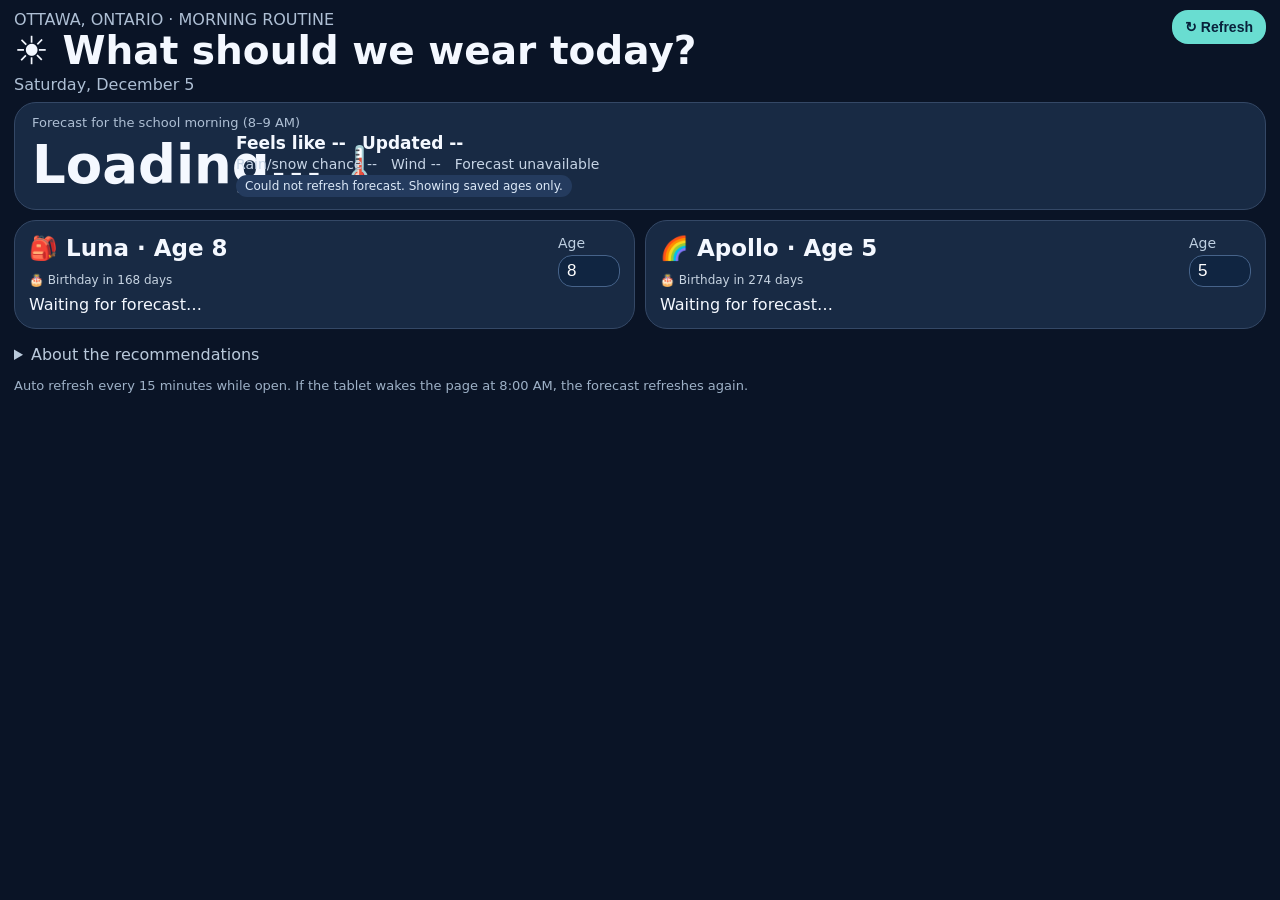
==== commit b8dfdc89: "Remove redundant wear-together instructions from kids outfit cards" ====
--- a/kids-weather-panel/index.html
+++ b/kids-weather-panel/index.html
@@ -178,10 +178,6 @@
     .garment-label{font-size:15px;font-weight:700;line-height:1.18;color:#f6faff}
     .wear-role{font-size:11px;letter-spacing:.07em;font-weight:800;
       text-transform:uppercase;color:#9debdc}
-    .layer-instructions{margin:1px 0 7px;padding:7px 9px;border-radius:9px;
-      background:#102941;border-left:3px solid #68ded4;
-      color:#dbeef6;font-size:12px;line-height:1.3}
-    .layer-instructions b{color:#ffffff}
     .kid{padding:14px}
     .kidTop{margin-bottom:5px}
     @media (max-width: 900px){
@@ -399,7 +395,6 @@
             <input class="ageInput" type="number" min="1" max="17" id="age1" value="8">
           </div>
         </div>
-        <div class="layer-instructions">👕 <b>Wear together:</b> Layer 1 → Layer 2 → Layer 3. “Or” = choose one.</div>
         <div id="outfit1" class="outfit">Waiting for forecast…</div>
       </article>
 
@@ -414,7 +409,6 @@
             <input class="ageInput" type="number" min="1" max="17" id="age2" value="5">
           </div>
         </div>
-        <div class="layer-instructions">👕 <b>Wear together:</b> Layer 1 → Layer 2 → Layer 3. “Or” = choose one.</div>
         <div id="outfit2" class="outfit">Waiting for forecast…</div>
       </article>
     </section>
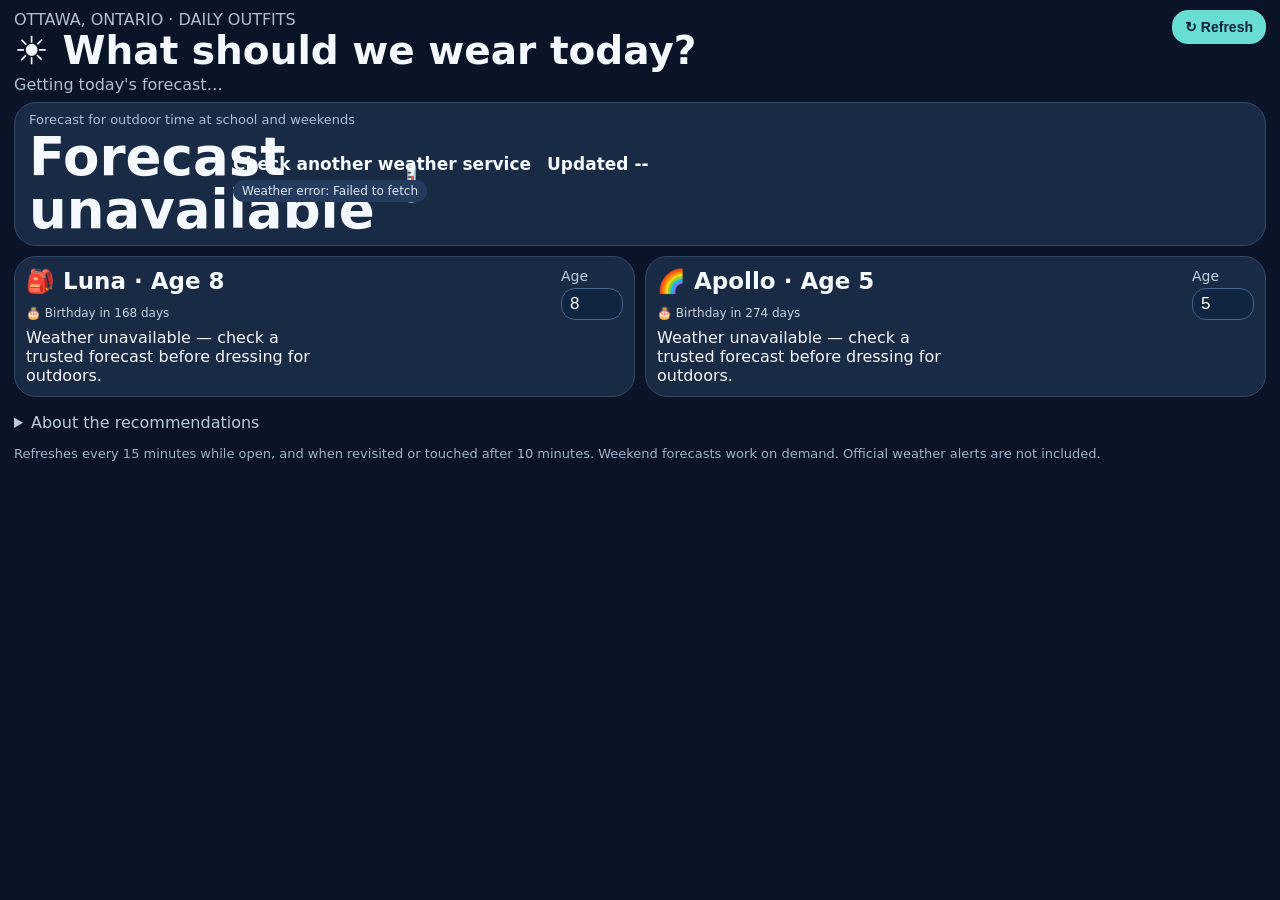
==== commit 152b4c59: "Consider full school day and removable clothing for recess, with weekend on-demand forecasts" ====
--- a/kids-weather-panel/index.html
+++ b/kids-weather-panel/index.html
@@ -230,6 +230,31 @@
       .metaTop,.metaBottom{gap:10px}
       .tempBlock{flex-wrap:wrap}
     }
+
+    .day-breakdown{display:flex;flex-wrap:wrap;gap:6px;margin-top:7px}
+    .forecast-slice{background:#10283e;border:1px solid #3b5470;border-radius:9px;
+      padding:5px 9px;font-size:12px;color:#dfeaf7}
+    .forecast-slice b{color:#7de9d5;display:block}
+    .cold-warning{padding:8px;background:#603f21;border-left:4px solid #f7d47b;
+      border-radius:8px;color:#fff0d5;margin-top:6px}
+    .wear-section{margin-top:10px}
+    .wear-heading{font-size:15px;font-weight:800;margin:3px 0 5px;color:#7ee8d5}
+    .wear-tip{font-size:12px;color:#bbd2e7;line-height:1.3;margin:0 0 6px}
+    .wear-section .outfit{margin-top:3px}
+    .item{min-height:65px;grid-template-columns:60px minmax(0,1fr)}
+    .garment-visual{width:58px;height:58px}
+    .garment-art{width:60px;height:60px}
+    .garment-label{font-size:14px}
+    @media (min-width:760px) and (orientation:landscape){
+      .hero{padding:9px 14px}
+      .kid{padding:11px}
+      .day-breakdown{gap:5px}
+      .forecast-slice{font-size:11px}
+      .wear-heading{font-size:13px}
+      .wear-tip{font-size:11px}
+      .wear-section{margin-top:7px}
+      .item{min-height:63px}
+    }
   </style>
 </head>
 <body>
@@ -354,7 +379,7 @@
   <main>
     <header>
       <div>
-        <div class="muted">OTTAWA, ONTARIO · MORNING ROUTINE</div>
+        <div class="muted">OTTAWA, ONTARIO · DAILY OUTFITS</div>
         <h1>☀️ What should we wear today?</h1>
         <div class="muted" id="date">Getting today's forecast…</div>
       </div>
@@ -362,7 +387,7 @@
     </header>
 
     <section class="hero" aria-live="polite">
-      <div class="muted" style="margin-bottom:10px;">Forecast for the school morning (8–9 AM)</div>
+      <div id="forecastPeriod" class="muted" style="margin-bottom:6px;">Forecast for outdoor time at school and weekends</div>
       <div class="heroGrid">
         <div class="tempBlock">
           <div class="big" id="weather">Loading…</div>
@@ -378,7 +403,7 @@
             <div id="windInfo">Wind --</div>
             <div id="summary">Checking forecast…</div>
           </div>
-          <div id="status" class="pill">Checking live Ottawa forecast…</div>
+          <div id="status" class="pill">Checking live Ottawa forecast…</div><div class="day-breakdown" id="dayBreakdown"></div><div id="weatherAdvisory" class="cold-warning" hidden></div>
         </div>
       </div>
     </section>
@@ -415,12 +440,12 @@
 
     <details>
       <summary>About the recommendations</summary>
-      <p>Suggestions use Ottawa's school-morning forecast (8–9 AM), especially feels-like temperature, precipitation chance, wind, and general weather conditions. They are practical layering suggestions, not medical or safety advice.</p>
+      <p>Weekdays consider 8 AM to 4 PM including school indoor time, a 40–60 minute outdoor recess (exact time unknown) and the 3:30 PM bus. Outdoor layers should be taken off in heated classrooms. Weekends show daytime outdoor suggestions when the page is opened. These are approximate rules, not medically validated clothing prescriptions; check school weather policies.</p>
       <p>Age settings are saved only on this device. Weather data comes from Open-Meteo.</p>
     </details>
 
     <footer>
-      Auto refresh every 15 minutes while open. If the tablet wakes the page at 8:00 AM, the forecast refreshes again.
+      Refreshes every 15 minutes while open, and when revisited or touched after 10 minutes. Weekend forecasts work on demand. Official weather alerts are not included.
     </footer>
   </main>
 
@@ -540,82 +565,83 @@
       return '🌡️';
     }
 
-    function recommendations(feels, rain, wind, code, age){
-      const snowing = [71,73,75,77,85,86].includes(code);
-      let items = [];
-
-      if (feels <= -15) {
-        items = [
-          '🧦 Thermal base layer',
-          '👕 Warm fleece or sweater',
-          '🧥 Insulated winter coat',
-          '👖 Snow pants / insulated pants',
-          '🥾 Insulated winter boots',
-          '🧤 Warm mittens',
-          '🧢 Warm hat',
-          '🧣 Neck warmer'
-        ];
-      } else if (feels <= -5) {
-        items = [
-          '👕 Long-sleeve base layer',
-          '🧶 Warm sweater or fleece',
-          '🧥 Winter coat',
-          '👖 Warm pants',
-          '🥾 Warm waterproof boots',
-          '🧤 Mittens',
-          '🧢 Warm hat'
-        ];
-      } else if (feels <= 3) {
-        items = [
-          '👕 Long sleeves',
-          '🧶 Sweater or fleece',
-          '🧥 Warm jacket',
-          '👖 Long pants',
-          '👟 Closed shoes or boots',
-          '🧢 Light hat if needed'
-        ];
-      } else if (feels <= 10) {
-        items = [
-          '👕 Long sleeves or tee',
-          '🧥 Light jacket or hoodie',
-          '👖 Long pants',
-          '👟 Sneakers',
-          '🧢 Optional light hat'
-        ];
-      } else if (feels <= 18) {
-        items = [
-          '👕 T-shirt',
-          '🧥 Hoodie or light layer',
-          '👖 Pants or leggings',
-          '👟 Sneakers'
-        ];
-      } else {
-        items = [
-          '👕 T-shirt',
-          '🩳 Shorts or light pants',
-          '👟 Sneakers or sandals',
-          '🧴 Sunscreen / hat if sunny'
-        ];
+    // Approximate guidelines only; warm classrooms and active recess require removable layers.
+    function isRain(c){return [51,53,55,56,57,61,63,65,66,67,80,81,82,95,96,99].includes(c)}
+    function isSnow(c){return [71,73,75,77,85,86].includes(c)}
+    function weatherStats(list){
+      if(!list.length)throw Error('No forecast hours');
+      const values=(k)=>list.map(x=>x[k]);
+      return {tempMin:Math.min(...values('temp')),tempMax:Math.max(...values('temp')),
+        cold:Math.min(...values('feels')),warm:Math.max(...values('feels')),
+        wet:list.some(x=>isRain(x.code)||x.precip>=0.3),
+        snow:list.some(x=>isSnow(x.code)||x.snowfall>=0.1||x.snowDepth>=0.025),
+        chance:Math.max(...values('rain')),wind:Math.max(...values('wind')),
+        uv:Math.max(...values('uv'))};
+    }
+    function selectedPeriod(){
+      const current=new Date(),today=dateParts(current);
+      const hour=Number(new Intl.DateTimeFormat('en-CA',{timeZone:TZ,hour:'2-digit',hourCycle:'h23'})
+        .formatToParts(current).find(x=>x.type==='hour').value);
+      let date=today;
+      let weekday=new Date(today+'T12:00:00Z').getUTCDay();
+      // After hours, show next day as a preview.
+      if((weekday!==0&&weekday!==6&&hour>=17)||((weekday===0||weekday===6)&&hour>=19)){
+        const next=new Date(today+'T12:00:00Z');next.setUTCDate(next.getUTCDate()+1);
+        date=next.toISOString().slice(0,10);weekday=next.getUTCDay();
       }
-
-      if (rain >= 40 || [61,63,65,80,81,82].includes(code)) {
-        items.push('☔ Rain jacket');
-        items.push('👢 Waterproof shoes / boots');
+      const weekend=weekday===0||weekday===6;
+      return {date,weekend,start:weekend?(date===today?Math.min(Math.max(hour,9),18):9):8,end:weekend?19:16};
+    }
+    function chooseClothes(day,age){
+      const q=day.weekend?day.all:day.recess;
+      const indoor=[],outdoor=[];
+      const add=(list,name,tag)=>list.push({name,tag});
+      add(indoor,q.cold<=3?'Light long sleeves':'T-shirt',day.weekend?'BASE':'WEAR IN CLASS');
+      add(indoor,q.warm>=24?'Light pants or shorts':'Comfortable pants',day.weekend?'BOTTOMS':'WEAR IN CLASS');
+      if(!day.weekend)add(indoor,'Indoor sneakers','WEAR IN CLASS');
+      const wet=q.wet||q.chance>=50,snow=q.snow;
+      const cold=q.cold;
+      if(cold<=-12){
+        add(outdoor,'Insulated winter coat','FOR OUTDOORS');
+        add(outdoor,'Snow pants for recess','FOR OUTDOORS');
+        add(outdoor,'Warm waterproof boots','FOR OUTDOORS');
+        add(outdoor,'Warm mittens','FOR OUTDOORS');
+        add(outdoor,'Warm hat covering ears','FOR OUTDOORS');
+        add(outdoor,'Fleece, if needed','OPTIONAL LAYER');
+      }else if(cold<=-5){
+        add(outdoor,wet?'Water-resistant winter coat':'Winter coat','FOR OUTDOORS');
+        add(outdoor,'Warm waterproof boots','FOR OUTDOORS');
+        add(outdoor,'Mittens + warm hat','FOR OUTDOORS');
+        if(snow)add(outdoor,'Snow pants for recess','FOR OUTDOORS');
+        add(outdoor,'Fleece if still cold','OPTIONAL LAYER');
+      }else if(cold<=3){
+        add(outdoor,wet?'Water-resistant warm jacket':'Warm removable jacket','FOR OUTDOORS');
+        add(outdoor,snow?'Waterproof boots':'Closed shoes or boots','FOR OUTDOORS');
+        if(snow)add(outdoor,'Snow pants for recess','FOR OUTDOORS');
+        add(outdoor,'Light hat + gloves if cold','OPTIONAL');
+      }else if(cold<=10){
+        add(outdoor,wet?'Waterproof light jacket':'Light jacket or hoodie','FOR OUTDOORS');
+        add(outdoor,wet?'Waterproof shoes':'Sneakers','FOR OUTDOORS');
+      }else if(cold<=16){
+        if(wet)add(outdoor,'Light rain jacket','PACK FOR RAIN');
+        else add(outdoor,'Light hoodie if chilly','OPTIONAL');
+        add(outdoor,'Sneakers','FOR OUTDOORS');
+      }else{
+        add(outdoor,'Sneakers','FOR OUTDOORS');
+        if(q.warm>=24)add(outdoor,'Sun hat + water bottle','FOR OUTDOORS');
       }
-
-      if (snowing) {
-        items.push('❄️ Snow-ready outer layer');
-      }
-
-      if (wind >= 25) {
-        items.push('🌬️ Wind-resistant outer layer');
-      }
-
-      if (age <= 4 && feels <= 5) {
-        items.push('🧣 Extra layer for younger child');
-      }
-
-      return [...new Set(items)];
+      if(snow&&cold>3)add(outdoor,'Waterproof boots if snow','FOR SNOW');
+      if(wet&&cold<=3&&!outdoor.some(x=>x.name.includes('waterproof')||x.name.includes('Waterproof')))
+        add(outdoor,'Waterproof shoes / boots','FOR WET WEATHER');
+      if(q.wind>=30&&cold>10&&!outdoor.some(x=>/jacket|coat|hoodie/i.test(x.name)))
+        add(outdoor,'Wind-resistant layer','OPTIONAL / WIND');
+      if(q.uv>=3)add(outdoor,'Sunscreen for exposed skin','OUTDOOR SUN');
+      if(age<=5&&cold<=3)add(outdoor,'Check hat + gloves fit','CHECK COMFORT');
+      return {indoor,outdoor,
+        tip:day.weekend?'Adjust removable outerwear for activity and time outdoors.':
+          'Put on outdoor gear for recess (~40–60 min) and bus stops. REMOVE coats and extra layers in warm classrooms.',
+        warning:q.cold<=-27?'Extreme cold: check school policy and weather alerts before outdoor play.':
+          q.cold<=-15?'Very cold for long recess: follow school outdoor-play policy.':''};
     }
 
     let forecastData = null;
@@ -676,55 +702,47 @@
       return 'Extra for the weather';
     }
 
+    function outfitCard(item){
+      const card=document.createElement('div');card.className='item';
+      const visual=document.createElement('div');visual.className='garment-visual';
+      const svgNS='http://www.w3.org/2000/svg';
+      const drawing=document.createElementNS(svgNS,'svg');
+      drawing.setAttribute('viewBox','0 0 120 120');
+      drawing.setAttribute('class','garment-art');
+      drawing.setAttribute('role','img');drawing.setAttribute('aria-label',item.name);
+      const use=document.createElementNS(svgNS,'use');
+      use.setAttribute('href','#wear-'+garmentIllustration(item.name));
+      use.setAttributeNS('http://www.w3.org/1999/xlink','xlink:href','#wear-'+garmentIllustration(item.name));
+      drawing.appendChild(use);visual.appendChild(drawing);
+      const wrap=document.createElement('div');wrap.className='garment-text';
+      const role=document.createElement('span');role.className='wear-role';role.textContent=item.tag;
+      const title=document.createElement('span');title.className='garment-label';title.textContent=item.name;
+      wrap.append(role,title);card.append(visual,wrap);return card;
+    }
+    function outfitGroup(title,tip,items){
+      const sec=document.createElement('section');sec.className='wear-section';
+      const heading=document.createElement('h3');heading.className='wear-heading';heading.textContent=title;
+      sec.appendChild(heading);
+      if(tip){const p=document.createElement('p');p.className='wear-tip';p.textContent=tip;sec.appendChild(p);}
+      const group=document.createElement('div');group.className='outfit';
+      items.forEach(i=>group.appendChild(outfitCard(i)));
+      sec.appendChild(group);return sec;
+    }
     function renderOutfits(){
-      if (!forecastData) return;
-
-      kids.forEach(kid => {
-        const age = Math.max(1, Math.min(17, Number($('age' + kid.id).value) || kid.defaultAge));
-        $('name' + kid.id).textContent = `${kid.emoji} ${kid.name} · Age ${age}`;
-
-        const items = recommendations(
-          forecastData.feels,
-          forecastData.rain,
-          forecastData.wind,
-          forecastData.code,
-          age
+      if(!forecastData)return;
+      kids.forEach(kid=>{
+        const age=Math.max(1,Math.min(17,Number($('age'+kid.id).value)||kid.defaultAge));
+        const clothes=chooseClothes(forecastData,age);
+        $('name'+kid.id).textContent=kid.emoji+' '+kid.name+' · Age '+age;
+        const container=$('outfit'+kid.id);container.className='wardrobe';
+        container.replaceChildren(
+          outfitGroup(forecastData.weekend?'👕 Base clothes':'🏫 INSIDE school',null,clothes.indoor),
+          outfitGroup(forecastData.weekend?'🌤️ ADD outdoors':'🌲 ADD for recess + bus',clothes.tip,clothes.outdoor)
         );
-
-        const box = $('outfit' + kid.id);
-        box.innerHTML = '';
-        items.forEach(text => {
-          const label = text.replace(/^[^A-Za-z0-9]+/, '').trim();
-          const artId = garmentIllustration(label);
-          const card = document.createElement('div');
-          card.className = 'item';
-          const visual = document.createElement('div');
-          visual.className = 'garment-visual';
-          const svgNS = 'http://www.w3.org/2000/svg';
-          const drawing = document.createElementNS(svgNS, 'svg');
-          drawing.setAttribute('viewBox', '0 0 120 120');
-          drawing.setAttribute('class', 'garment-art');
-          drawing.setAttribute('role', 'img');
-          drawing.setAttribute('aria-label', label);
-          const use = document.createElementNS(svgNS, 'use');
-          use.setAttribute('href', '#wear-' + artId);
-          use.setAttributeNS('http://www.w3.org/1999/xlink', 'xlink:href', '#wear-' + artId);
-          drawing.appendChild(use);
-          visual.appendChild(drawing);
-          const textWrap = document.createElement('div');
-          textWrap.className = 'garment-text';
-          const role = document.createElement('span');
-          role.className = 'wear-role';
-          role.textContent = clothingRole(label);
-          const textNode = document.createElement('span');
-          textNode.className = 'garment-label';
-          textNode.textContent = label;
-          textWrap.appendChild(role);
-          textWrap.appendChild(textNode);
-          card.appendChild(visual);
-          card.appendChild(textWrap);
-          box.appendChild(card);
-        });
+        if(clothes.warning){
+          const warning=document.createElement('p');warning.className='cold-warning';
+          warning.textContent=clothes.warning;container.appendChild(warning);
+        }
       });
     }
 
@@ -748,76 +766,81 @@
       });
     });
 
+    let lastFetchAt=0;
+    const showTemp=n=>Math.round(n)+'°C';
+    function dayCard(title,list){
+      if(!list.length)return null;
+      const stat=weatherStats(list);
+      const card=document.createElement('div');card.className='forecast-slice';
+      const strong=document.createElement('b');strong.textContent=title;card.appendChild(strong);
+      card.appendChild(document.createTextNode(showTemp(stat.tempMin)+'–'+showTemp(stat.tempMax)+
+        ' · feels down to '+showTemp(stat.cold)));
+      return card;
+    }
     async function loadWeather(){
-      $('date').textContent = formatLongDate(new Date());
-      $('status').textContent = 'Checking live Ottawa forecast…';
-
-      const url =
-        'https://api.open-meteo.com/v1/forecast' +
-        '?latitude=' + LAT +
-        '&longitude=' + LON +
-        '&hourly=temperature_2m,apparent_temperature,precipitation_probability,wind_speed_10m,weather_code' +
-        '&timezone=America%2FToronto&forecast_days=2';
-
-      try {
-        const ctrl = new AbortController();
-        const timeout = setTimeout(() => ctrl.abort(), 15000);
-
-        const res = await fetch(url, { signal: ctrl.signal });
-        clearTimeout(timeout);
-
-        if (!res.ok) throw new Error('Forecast request failed');
-
-        const json = await res.json();
-
-        const times = json.hourly.time;
-        const temps = json.hourly.temperature_2m;
-        const feels = json.hourly.apparent_temperature;
-        const rain = json.hourly.precipitation_probability;
-        const wind = json.hourly.wind_speed_10m;
-        const codes = json.hourly.weather_code;
-
-        const today = dateParts(new Date());
-        const candidates = [];
-
-        for (let i = 0; i < times.length; i++) {
-          if (!times[i].startsWith(today)) continue;
-          const hour = Number(times[i].slice(11, 13));
-          if (hour >= 8 && hour <= 9) {
-            candidates.push({
-              temp: temps[i],
-              feels: feels[i],
-              rain: rain[i],
-              wind: wind[i],
-              code: codes[i]
-            });
-          }
-        }
-
-        const chosen = candidates[0] || {
-          temp: temps[0],
-          feels: feels[0],
-          rain: rain[0],
-          wind: wind[0],
-          code: codes[0]
-        };
-
-        forecastData = chosen;
-
-        $('weather').textContent = `${Math.round(chosen.temp)}°C`;
-        $('weatherIcon').textContent = weatherIcon(chosen.code);
-        $('feelsLike').textContent = `Feels like ${Math.round(chosen.feels)}°C`;
-        $('updated').textContent = `Updated ${formatShortTime(new Date())}`;
-        $('rainChance').textContent = `Rain/snow chance ${Math.round(chosen.rain)}%`;
-        $('windInfo').textContent = `Wind ${Math.round(chosen.wind)} km/h`;
-        $('summary').textContent = weatherSummary(chosen.code);
-        $('status').textContent = 'Live forecast loaded';
-
+      lastFetchAt=Date.now();
+      $('status').textContent='Loading Ottawa hourly forecast…';
+      const p=selectedPeriod();
+      const url='https://api.open-meteo.com/v1/forecast?latitude='+LAT+'&longitude='+LON+
+        '&hourly=temperature_2m,apparent_temperature,precipitation_probability,precipitation,snowfall,snow_depth,wind_speed_10m,weather_code,uv_index'+
+        '&timezone=America%2FToronto&forecast_days=3';
+      const ctrl=new AbortController();let timer=setTimeout(()=>ctrl.abort(),15000);
+      try{
+        const res=await fetch(url,{signal:ctrl.signal,cache:'no-store'});
+        if(!res.ok)throw Error('Weather server '+res.status);
+        const raw=await res.json(),h=raw.hourly;
+        if(!h||!Array.isArray(h.time))throw Error('Hourly weather missing');
+        const required=['temperature_2m','apparent_temperature','precipitation_probability','precipitation',
+          'snowfall','wind_speed_10m','weather_code'];
+        if(required.some(k=>!Array.isArray(h[k])))throw Error('Weather variables missing');
+        const hours=[];
+        h.time.forEach((time,i)=>{
+          if(!time.startsWith(p.date))return;
+          const hour=Number(time.slice(11,13));
+          if(hour<p.start||hour>p.end)return;
+          const obj={hour,temp:h.temperature_2m[i],feels:h.apparent_temperature[i],
+            rain:h.precipitation_probability[i],precip:h.precipitation[i],snowfall:h.snowfall[i],
+            snowDepth:Number((h.snow_depth||[])[i]||0),wind:h.wind_speed_10m[i],
+            code:h.weather_code[i],uv:Number((h.uv_index||[])[i]||0)};
+          if([obj.temp,obj.feels,obj.rain,obj.precip,obj.snowfall,obj.wind,obj.code].every(Number.isFinite))hours.push(obj);
+        });
+        if(hours.length<2)throw Error('Incomplete selected-day forecast');
+        const all=weatherStats(hours);
+        const recessHours=hours.filter(x=>x.hour>=9&&x.hour<=15);
+        const recess=weatherStats(recessHours.length?recessHours:hours);
+        const am=hours.filter(x=>x.hour<=9),pm=hours.filter(x=>x.hour>=15);
+        forecastData={weekend:p.weekend,all,recess,hours,am,pm};
+        $('date').textContent=new Intl.DateTimeFormat('en-CA',{weekday:'long',month:'long',day:'numeric',timeZone:'UTC'}).format(new Date(p.date+'T12:00:00Z'));
+        $('forecastPeriod').textContent=p.weekend?'Weekend · '+p.start+':00–'+p.end+':00 outdoor outlook':
+          'School day · 8 AM–4 PM · recess time approximate';
+        $('weather').textContent=showTemp(all.tempMin)+'–'+showTemp(all.tempMax);
+        const weatherOfDay=hours.find(x=>isSnow(x.code))||hours.find(x=>isRain(x.code))||hours[0];
+        $('weatherIcon').textContent=weatherIcon(weatherOfDay.code);
+        $('feelsLike').textContent='Feels like '+showTemp(all.cold)+' to '+showTemp(all.warm);
+        $('updated').textContent='Updated '+formatShortTime(new Date());
+        $('rainChance').textContent='Peak precipitation chance '+Math.round(all.chance)+'%';
+        $('windInfo').textContent='Max wind '+Math.round(all.wind)+' km/h';
+        $('summary').textContent=all.snow?'Snow possible':all.wet?'Rain possible':weatherSummary(weatherOfDay.code);
+        $('status').textContent='Hourly forecast updated';
+        const strip=$('dayBreakdown');strip.replaceChildren();
+        const blocks=p.weekend?[dayCard('🌤️ Weekend hours ahead',hours)]:[
+          dayCard('🌅 Morning bus · 8–9',am),
+          dayCard('🌲 Recess possible · 9–15',recessHours),
+          dayCard('🚌 Return bus · 15–16',pm)
+        ];
+        blocks.filter(Boolean).forEach(x=>strip.appendChild(x));
+        const warn=$('weatherAdvisory');warn.hidden=all.cold>-27;
+        warn.textContent=all.cold<=-27?'⚠️ Severe cold: check school policy and official weather alerts.':'';
         renderAll();
-      } catch (err) {
-        $('status').textContent = 'Could not refresh forecast. Showing saved ages only.';
-        $('summary').textContent = 'Forecast unavailable';
-      }
+      }catch(e){
+        forecastData=null;
+        $('weather').textContent='Forecast unavailable';
+        $('feelsLike').textContent='Check another weather service';
+        $('rainChance').textContent='';$('windInfo').textContent='';$('summary').textContent='';
+        $('status').textContent='Weather error: '+e.message;
+        $('dayBreakdown').replaceChildren();$('weatherAdvisory').hidden=true;
+        kids.forEach(k=>{$('outfit'+k.id).textContent='Weather unavailable — check a trusted forecast before dressing for outdoors.';});
+      }finally{clearTimeout(timer);}
     }
 
     $('refresh').addEventListener('click', loadWeather);
@@ -826,6 +849,7 @@
     });
 
     setInterval(loadWeather, 15 * 60 * 1000);
+    document.addEventListener('pointerdown',()=>{if(Date.now()-lastFetchAt>10*60*1000)loadWeather();},{passive:true});
 
     renderBirthdays();
     loadWeather();
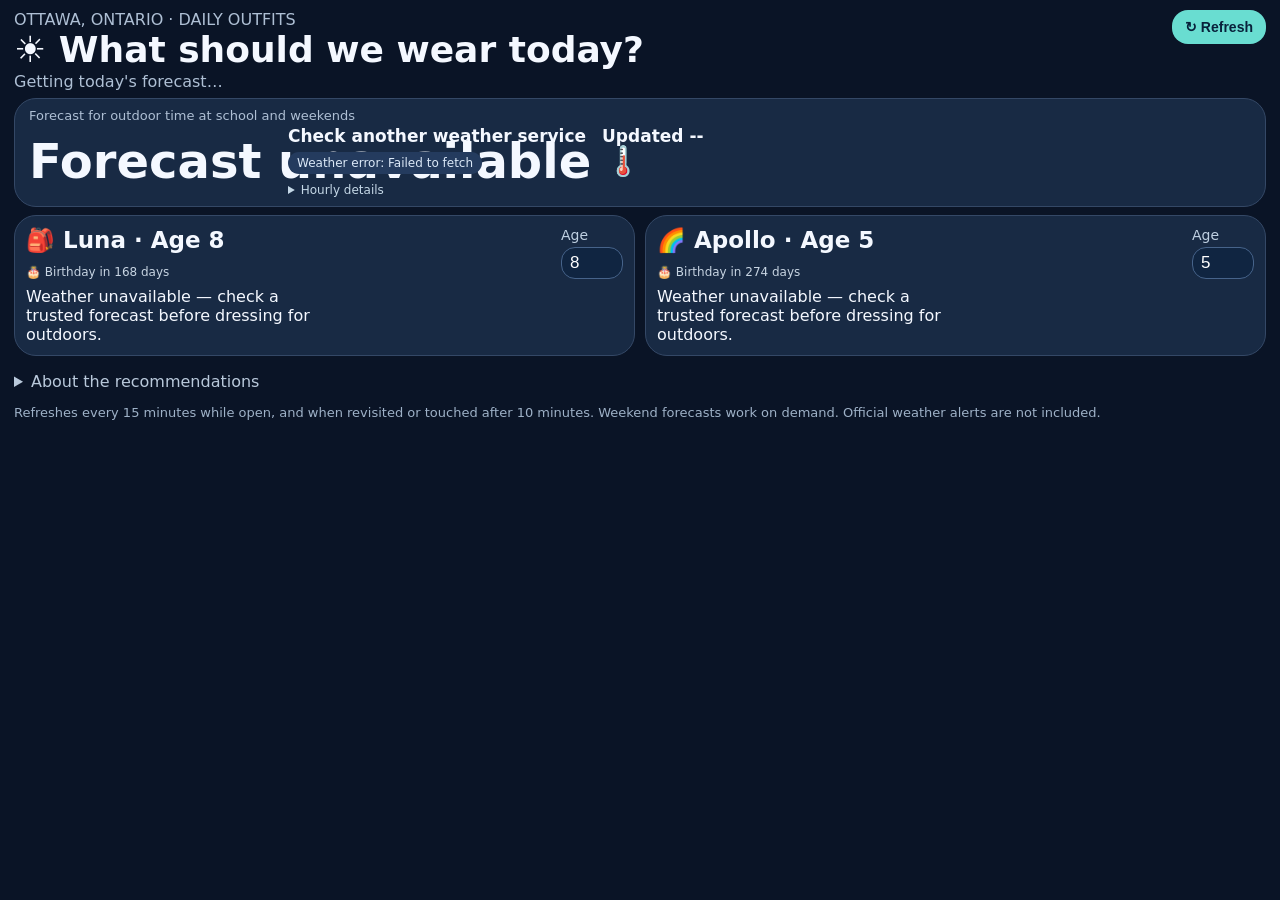
==== commit b63e101b: "Show minimal kids outfits in head, body, pants, feet order" ====
--- a/kids-weather-panel/index.html
+++ b/kids-weather-panel/index.html
@@ -255,6 +255,35 @@
       .wear-section{margin-top:7px}
       .item{min-height:63px}
     }
+
+    /* Kid-friendly minimal wardrobe: one row for each body area */
+    .minimal-outfit{display:grid;grid-template-columns:1fr;gap:7px;margin-top:8px}
+    .outfit-row{background:#254363;border:1px solid #395574;border-radius:12px;
+      display:grid;grid-template-columns:65px minmax(0,1fr);align-items:center;
+      min-height:70px;gap:9px;padding:5px 10px}
+    .outfit-picture{height:60px;width:60px;display:flex;align-items:center;justify-content:center}
+    .outfit-picture svg{width:60px;height:60px;filter:drop-shadow(0 2px 3px rgba(0,0,0,.25))}
+    .none-symbol{font-size:30px;font-weight:800;color:#8de4cf}
+    .part-copy{min-width:0;display:flex;flex-direction:column;gap:4px}
+    .part-label{font-size:11px;color:#8de4cf;font-weight:800;letter-spacing:.1em}
+    .part-value{font-size:clamp(15px,1.5vw,19px);line-height:1.25;color:white;font-weight:700}
+    .hero .big{white-space:nowrap}
+    .weather-more{font-size:12px;color:#c5d8e7;margin-top:6px}
+    .weather-more summary{cursor:pointer}
+    .weather-more .day-breakdown{margin-top:7px}
+    @media (min-width:760px) and (orientation:landscape){
+      header h1{font-size:clamp(25px,3vw,36px)}
+      .hero{margin:7px 0 8px;padding:9px 14px}
+      .heroGrid{grid-template-columns:245px minmax(0,1fr)}
+      .big{font-size:clamp(34px,3.9vw,48px)}
+      .tempIcon{font-size:29px}
+      .kid{padding:11px}
+      .kidTop{margin-bottom:4px}
+      .minimal-outfit{gap:6px}
+      .outfit-row{min-height:65px;grid-template-columns:58px minmax(0,1fr);padding:3px 9px}
+      .outfit-picture,.outfit-picture svg{height:54px;width:54px}
+      .part-value{font-size:16px}
+    }
   </style>
 </head>
 <body>
@@ -403,7 +432,9 @@
             <div id="windInfo">Wind --</div>
             <div id="summary">Checking forecast…</div>
           </div>
-          <div id="status" class="pill">Checking live Ottawa forecast…</div><div class="day-breakdown" id="dayBreakdown"></div><div id="weatherAdvisory" class="cold-warning" hidden></div>
+          <div id="status" class="pill">Checking live Ottawa forecast…</div>
+          <details class="weather-more"><summary>Hourly details</summary><div class="day-breakdown" id="dayBreakdown"></div></details>
+          <div id="weatherAdvisory" class="cold-warning" hidden></div>
         </div>
       </div>
     </section>
@@ -440,7 +471,7 @@
 
     <details>
       <summary>About the recommendations</summary>
-      <p>Weekdays consider 8 AM to 4 PM including school indoor time, a 40–60 minute outdoor recess (exact time unknown) and the 3:30 PM bus. Outdoor layers should be taken off in heated classrooms. Weekends show daytime outdoor suggestions when the page is opened. These are approximate rules, not medically validated clothing prescriptions; check school weather policies.</p>
+      <p>Four clothing groups use the Ottawa forecast during school hours (morning bus, outdoor recess and afternoon bus), or daytime on weekends. Jackets, hats and snow pants are removable for indoors. These are approximate guidelines, not medically validated prescriptions: check personal comfort, school rules and official alerts.</p>
       <p>Age settings are saved only on this device. Weather data comes from Open-Meteo.</p>
     </details>
 
@@ -592,56 +623,48 @@
       const weekend=weekday===0||weekday===6;
       return {date,weekend,start:weekend?(date===today?Math.min(Math.max(hour,9),18):9):8,end:weekend?19:16};
     }
+
+    // Exactly four ordered clothing suggestions. Layers are suggested only if necessary.
+    // Heuristic thresholds; actual comfort and outdoor-play policies vary.
     function chooseClothes(day,age){
       const q=day.weekend?day.all:day.recess;
-      const indoor=[],outdoor=[];
-      const add=(list,name,tag)=>list.push({name,tag});
-      add(indoor,q.cold<=3?'Light long sleeves':'T-shirt',day.weekend?'BASE':'WEAR IN CLASS');
-      add(indoor,q.warm>=24?'Light pants or shorts':'Comfortable pants',day.weekend?'BOTTOMS':'WEAR IN CLASS');
-      if(!day.weekend)add(indoor,'Indoor sneakers','WEAR IN CLASS');
-      const wet=q.wet||q.chance>=50,snow=q.snow;
-      const cold=q.cold;
-      if(cold<=-12){
-        add(outdoor,'Insulated winter coat','FOR OUTDOORS');
-        add(outdoor,'Snow pants for recess','FOR OUTDOORS');
-        add(outdoor,'Warm waterproof boots','FOR OUTDOORS');
-        add(outdoor,'Warm mittens','FOR OUTDOORS');
-        add(outdoor,'Warm hat covering ears','FOR OUTDOORS');
-        add(outdoor,'Fleece, if needed','OPTIONAL LAYER');
-      }else if(cold<=-5){
-        add(outdoor,wet?'Water-resistant winter coat':'Winter coat','FOR OUTDOORS');
-        add(outdoor,'Warm waterproof boots','FOR OUTDOORS');
-        add(outdoor,'Mittens + warm hat','FOR OUTDOORS');
-        if(snow)add(outdoor,'Snow pants for recess','FOR OUTDOORS');
-        add(outdoor,'Fleece if still cold','OPTIONAL LAYER');
-      }else if(cold<=3){
-        add(outdoor,wet?'Water-resistant warm jacket':'Warm removable jacket','FOR OUTDOORS');
-        add(outdoor,snow?'Waterproof boots':'Closed shoes or boots','FOR OUTDOORS');
-        if(snow)add(outdoor,'Snow pants for recess','FOR OUTDOORS');
-        add(outdoor,'Light hat + gloves if cold','OPTIONAL');
-      }else if(cold<=10){
-        add(outdoor,wet?'Waterproof light jacket':'Light jacket or hoodie','FOR OUTDOORS');
-        add(outdoor,wet?'Waterproof shoes':'Sneakers','FOR OUTDOORS');
-      }else if(cold<=16){
-        if(wet)add(outdoor,'Light rain jacket','PACK FOR RAIN');
-        else add(outdoor,'Light hoodie if chilly','OPTIONAL');
-        add(outdoor,'Sneakers','FOR OUTDOORS');
-      }else{
-        add(outdoor,'Sneakers','FOR OUTDOORS');
-        if(q.warm>=24)add(outdoor,'Sun hat + water bottle','FOR OUTDOORS');
-      }
-      if(snow&&cold>3)add(outdoor,'Waterproof boots if snow','FOR SNOW');
-      if(wet&&cold<=3&&!outdoor.some(x=>x.name.includes('waterproof')||x.name.includes('Waterproof')))
-        add(outdoor,'Waterproof shoes / boots','FOR WET WEATHER');
-      if(q.wind>=30&&cold>10&&!outdoor.some(x=>/jacket|coat|hoodie/i.test(x.name)))
-        add(outdoor,'Wind-resistant layer','OPTIONAL / WIND');
-      if(q.uv>=3)add(outdoor,'Sunscreen for exposed skin','OUTDOOR SUN');
-      if(age<=5&&cold<=3)add(outdoor,'Check hat + gloves fit','CHECK COMFORT');
-      return {indoor,outdoor,
-        tip:day.weekend?'Adjust removable outerwear for activity and time outdoors.':
-          'Put on outdoor gear for recess (~40–60 min) and bus stops. REMOVE coats and extra layers in warm classrooms.',
-        warning:q.cold<=-27?'Extreme cold: check school policy and weather alerts before outdoor play.':
-          q.cold<=-15?'Very cold for long recess: follow school outdoor-play policy.':''};
+      const full=day.all;
+      const cold=q.cold,early=full.cold,hot=q.warm;
+      const wet=full.wet||full.chance>=50;
+      const snow=full.snow;
+      const wind=q.wind>=30;
+      const young=age<=5;
+
+      let head='No hat needed';
+      if(cold<=-6||early<=-12)head='Warm hat + mittens';
+      else if(cold<=0||early<=-7||(young&&cold<=2))head='Light hat + gloves';
+      else if(hot>=23&&full.uv>=4)head='Sun hat';
+
+      // Classroom-friendly inner shirt with one removable outer layer.
+      const shirt=hot>=17&&cold>5?'T-shirt':cold<=-13?'Thermal long sleeves':'Long sleeves';
+      let outer='';
+      if(cold<=-13)outer='fleece + winter coat';
+      else if(cold<=-6||early<=-14)outer='winter coat';
+      else if(cold<=3||early<=-5)outer=wet?'water-resistant warm jacket':'warm jacket';
+      else if(cold<=10||(wind&&cold<=15))outer=wet?'rain jacket':'light jacket';
+      else if(wet)outer='rain jacket';
+      const body=outer?shirt+' + '+outer+' (outside)':shirt;
+
+      const basePants=hot>=24&&cold>=19?'Shorts':'Long pants';
+      const snowPants=cold<=-13||(snow&&cold<=1);
+      const pants=snowPants?basePants+' + snow pants (outside)':basePants;
+
+      let feet='Sneakers';
+      if(cold<=-8||early<=-15)feet='Winter boots';
+      else if((snow||wet)&&cold<=5)feet='Waterproof boots';
+      else if(wet)feet='Waterproof shoes';
+
+      return [
+        {part:'HEAD',value:head,art:head==='No hat needed'?null:head==='Sun hat'?'sunhat':'hat'},
+        {part:'BODY',value:body,art:outer?outer.includes('winter coat')?'parka':outer.includes('rain jacket')?'raincoat':'jacket':shirt==='T-shirt'?'tshirt':shirt.includes('Thermal')?'thermal':'longshirt'},
+        {part:'PANTS',value:pants,art:snowPants?'snowpants':basePants==='Shorts'?'shorts':'pants'},
+        {part:'FEET',value:feet,art:/boots/i.test(feet)?'boots':'shoes'}
+      ];
     }
 
     let forecastData = null;
@@ -702,47 +725,38 @@
       return 'Extra for the weather';
     }
 
-    function outfitCard(item){
-      const card=document.createElement('div');card.className='item';
-      const visual=document.createElement('div');visual.className='garment-visual';
-      const svgNS='http://www.w3.org/2000/svg';
-      const drawing=document.createElementNS(svgNS,'svg');
-      drawing.setAttribute('viewBox','0 0 120 120');
-      drawing.setAttribute('class','garment-art');
-      drawing.setAttribute('role','img');drawing.setAttribute('aria-label',item.name);
-      const use=document.createElementNS(svgNS,'use');
-      use.setAttribute('href','#wear-'+garmentIllustration(item.name));
-      use.setAttributeNS('http://www.w3.org/1999/xlink','xlink:href','#wear-'+garmentIllustration(item.name));
-      drawing.appendChild(use);visual.appendChild(drawing);
-      const wrap=document.createElement('div');wrap.className='garment-text';
-      const role=document.createElement('span');role.className='wear-role';role.textContent=item.tag;
-      const title=document.createElement('span');title.className='garment-label';title.textContent=item.name;
-      wrap.append(role,title);card.append(visual,wrap);return card;
-    }
-    function outfitGroup(title,tip,items){
-      const sec=document.createElement('section');sec.className='wear-section';
-      const heading=document.createElement('h3');heading.className='wear-heading';heading.textContent=title;
-      sec.appendChild(heading);
-      if(tip){const p=document.createElement('p');p.className='wear-tip';p.textContent=tip;sec.appendChild(p);}
-      const group=document.createElement('div');group.className='outfit';
-      items.forEach(i=>group.appendChild(outfitCard(i)));
-      sec.appendChild(group);return sec;
+
+    function createOutfitRow(item){
+      const row=document.createElement('div');row.className='outfit-row';
+      const image=document.createElement('div');image.className='outfit-picture';
+      if(item.art){
+        const ns='http://www.w3.org/2000/svg';
+        const svg=document.createElementNS(ns,'svg');
+        svg.setAttribute('viewBox','0 0 120 120');
+        svg.setAttribute('role','img');
+        svg.setAttribute('aria-label',item.part);
+        const use=document.createElementNS(ns,'use');
+        use.setAttribute('href','#wear-'+item.art);
+        use.setAttributeNS('http://www.w3.org/1999/xlink','xlink:href','#wear-'+item.art);
+        svg.appendChild(use);image.appendChild(svg);
+      }else{
+        const none=document.createElement('span');none.className='none-symbol';
+        none.textContent='✓';image.appendChild(none);
+      }
+      const copy=document.createElement('div');copy.className='part-copy';
+      const heading=document.createElement('span');heading.className='part-label';heading.textContent=item.part;
+      const value=document.createElement('span');value.className='part-value';value.textContent=item.value;
+      copy.append(heading,value);row.append(image,copy);
+      return row;
     }
     function renderOutfits(){
       if(!forecastData)return;
       kids.forEach(kid=>{
         const age=Math.max(1,Math.min(17,Number($('age'+kid.id).value)||kid.defaultAge));
-        const clothes=chooseClothes(forecastData,age);
         $('name'+kid.id).textContent=kid.emoji+' '+kid.name+' · Age '+age;
-        const container=$('outfit'+kid.id);container.className='wardrobe';
-        container.replaceChildren(
-          outfitGroup(forecastData.weekend?'👕 Base clothes':'🏫 INSIDE school',null,clothes.indoor),
-          outfitGroup(forecastData.weekend?'🌤️ ADD outdoors':'🌲 ADD for recess + bus',clothes.tip,clothes.outdoor)
-        );
-        if(clothes.warning){
-          const warning=document.createElement('p');warning.className='cold-warning';
-          warning.textContent=clothes.warning;container.appendChild(warning);
-        }
+        const container=$('outfit'+kid.id);
+        container.className='minimal-outfit';
+        container.replaceChildren(...chooseClothes(forecastData,age).map(createOutfitRow));
       });
     }
 
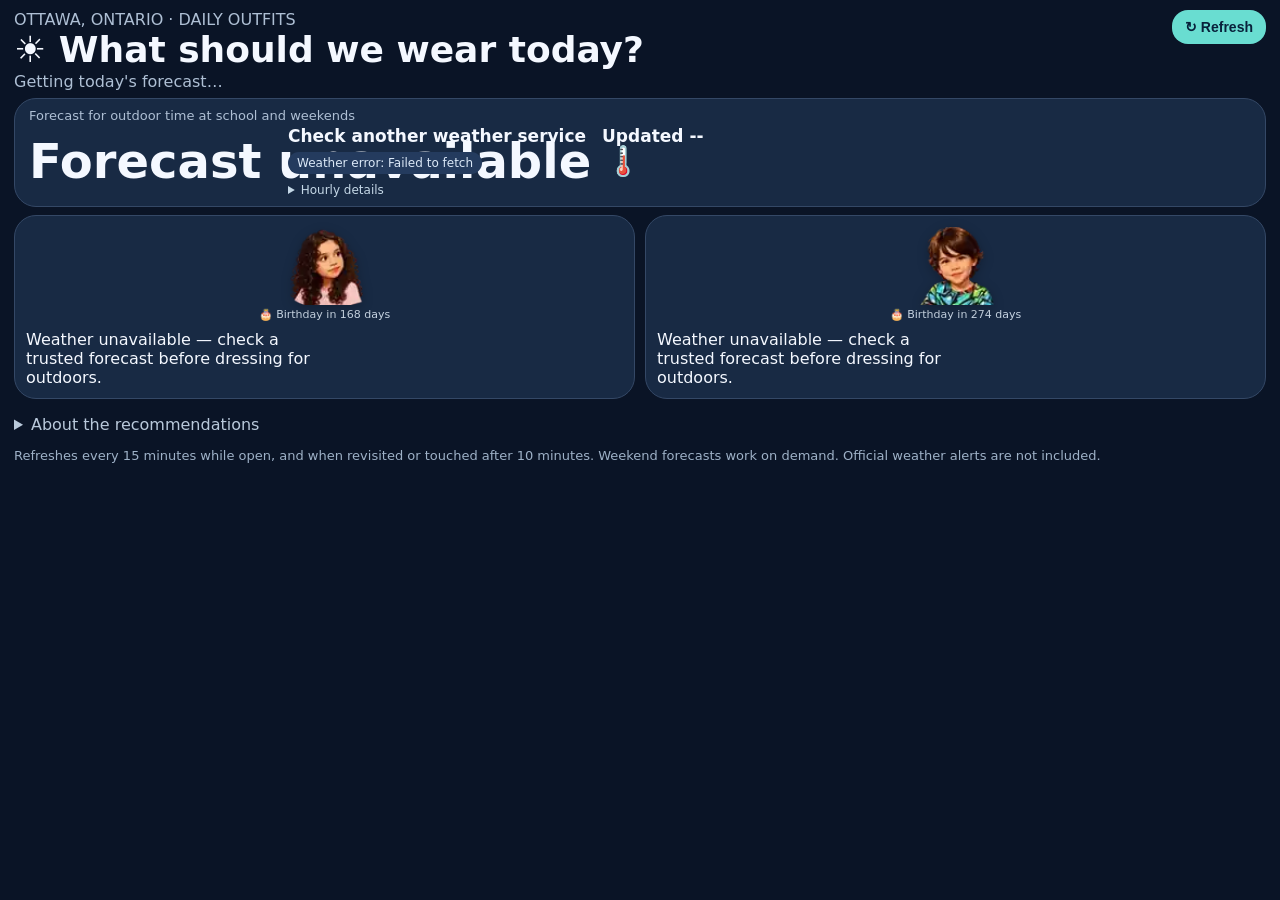
==== commit 4ae2b81f: "Use Luna and Apollo cartoon portraits in compact weather cards" ====
--- a/kids-weather-panel/index.html
+++ b/kids-weather-panel/index.html
@@ -284,6 +284,46 @@
       .outfit-picture,.outfit-picture svg{height:54px;width:54px}
       .part-value{font-size:16px}
     }
+
+    /* Avatar headers: pictures replace the visible names and age controls. */
+    .kidTop{
+      display:flex;
+      flex-direction:column;
+      justify-content:center;
+      align-items:center;
+      text-align:center;
+      gap:0;
+      margin-bottom:6px;
+    }
+    .kidMeta{display:flex;align-items:center;gap:3px;width:100%}
+    .kid-avatar{
+      width:90px;height:90px;object-fit:contain;display:block;
+      filter:drop-shadow(0 3px 6px rgba(0,0,0,.24));
+    }
+    .kid .birthday{font-size:12px;line-height:1.25;text-align:center}
+    .avatar-sr-only{
+      position:absolute;width:1px;height:1px;padding:0;margin:-1px;
+      overflow:hidden;clip:rect(0,0,0,0);white-space:nowrap;border:0;
+    }
+    .hidden-age-settings{display:none}
+    @media(min-width:760px) and (orientation:landscape) {
+      .kid-avatar{width:78px;height:78px}
+      .kidTop{margin-bottom:4px}
+      .kid .birthday{font-size:11px}
+    }
+    @media(min-width:760px) and (max-height:850px) and (orientation:landscape){
+      body{padding:7px 12px}
+      .kid{padding:8px}
+      .kid-avatar{width:70px;height:70px}
+      .kidTop{margin-bottom:3px}
+      .minimal-outfit{margin-top:5px;gap:5px}
+      .outfit-row{min-height:57px;padding:2px 8px;grid-template-columns:53px minmax(0,1fr)}
+      .outfit-picture,.outfit-picture svg{width:51px;height:51px}
+      .part-value{font-size:15px}
+      .hero{margin:5px 0 7px;padding:8px 13px}
+      header h1{font-size:28px;margin:1px 0}
+      footer{display:none}
+    }
   </style>
 </head>
 <body>
@@ -443,10 +483,10 @@
       <article class="kid">
         <div class="kidTop">
           <div class="kidMeta">
-            <h2 id="name1">🎒 Luna · Age 8</h2>
+            <img class="kid-avatar" src="assets/luna-avatar.webp" alt="Luna cartoon portrait" width="88" height="88" decoding="async"><span class="avatar-sr-only" id="name1">Luna</span>
             <div class="birthday" id="birthday1">Birthday in -- days</div>
           </div>
-          <div>
+          <div class="hidden-age-settings">
             <label class="label" for="age1">Age</label>
             <input class="ageInput" type="number" min="1" max="17" id="age1" value="8">
           </div>
@@ -457,10 +497,10 @@
       <article class="kid">
         <div class="kidTop">
           <div class="kidMeta">
-            <h2 id="name2">🌈 Apollo · Age 5</h2>
+            <img class="kid-avatar" src="assets/apollo-avatar.webp" alt="Apollo cartoon portrait" width="88" height="88" decoding="async"><span class="avatar-sr-only" id="name2">Apollo</span>
             <div class="birthday" id="birthday2">Birthday in -- days</div>
           </div>
-          <div>
+          <div class="hidden-age-settings">
             <label class="label" for="age2">Age</label>
             <input class="ageInput" type="number" min="1" max="17" id="age2" value="5">
           </div>
